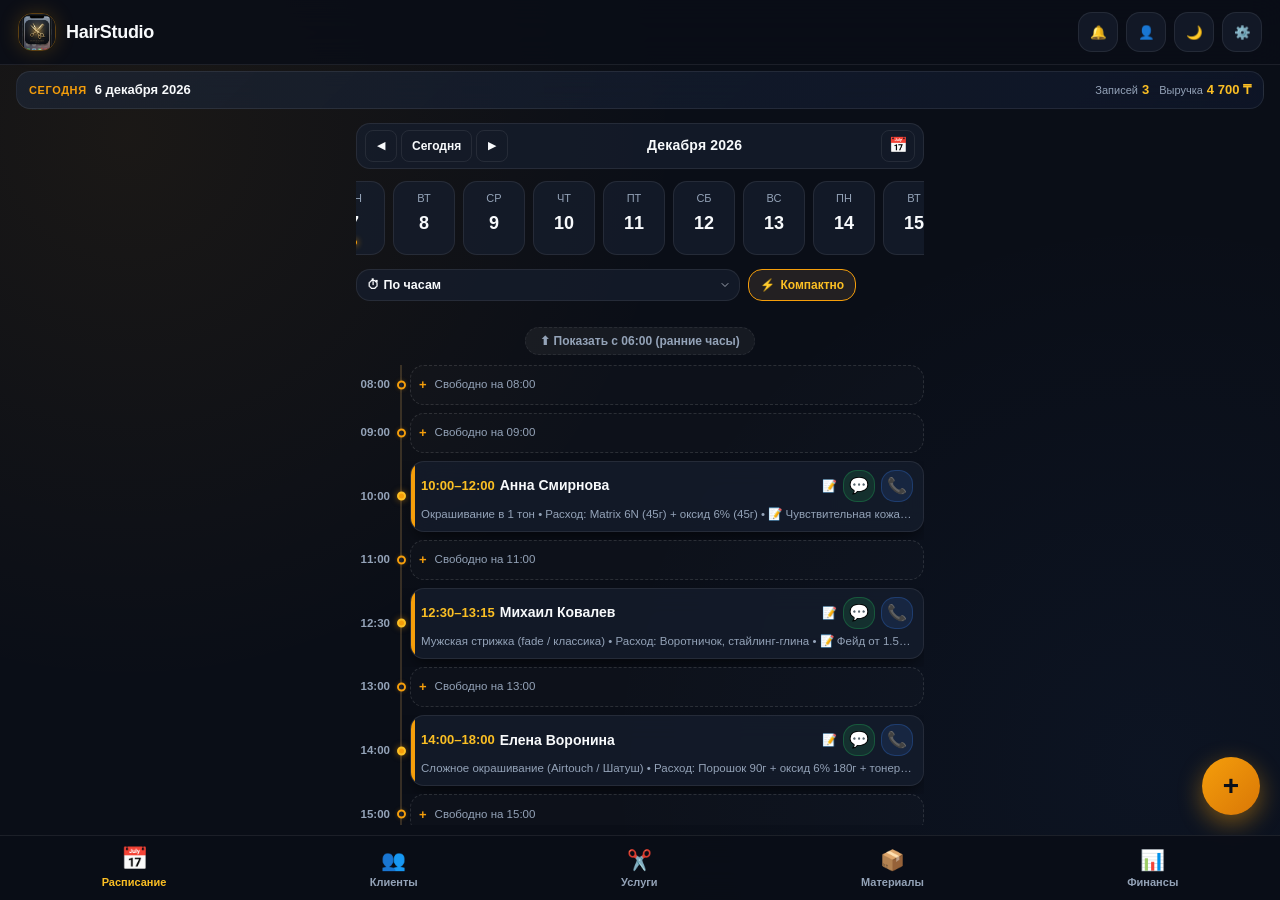
==== index.html @ a46ab863 "fix: resolve nested modalAuth bug preventing settings from opening in demo mode" ====
<!DOCTYPE html>
<html lang="ru">
<head>
  <meta charset="UTF-8">
  <meta name="viewport" content="width=device-width, initial-scale=1.0, viewport-fit=cover">
  <title>HairStudio — Запись клиентов и Учет</title>
  <meta name="description" content="Мобильное PWA-приложение для мастеров-парикмахеров: запись клиентов, прайс-лист, учёт материалов и расчёт чистой прибыли">
  <meta http-equiv="Content-Security-Policy" content="default-src 'self'; script-src 'self' 'unsafe-inline'; style-src 'self' 'unsafe-inline' https://fonts.googleapis.com; font-src https://fonts.gstatic.com; img-src 'self' data:; connect-src 'self' https://*.supabase.co wss://*.supabase.co;">

  <!-- PWA & Mobile Web App Meta Tags -->
  <link rel="manifest" href="manifest.json">
  <meta name="theme-color" content="#0a0e17">
  <meta name="apple-mobile-web-app-capable" content="yes">
  <meta name="apple-mobile-web-app-status-bar-style" content="black-translucent">
  <meta name="apple-mobile-web-app-title" content="HairStudio">
  <link rel="apple-touch-icon" href="icons/icon-192.png">

  <!-- Google Fonts: Outfit -->
  <link rel="preconnect" href="https://fonts.googleapis.com">
  <link rel="preconnect" href="https://fonts.gstatic.com" crossorigin>
  <link href="https://fonts.googleapis.com/css2?family=Outfit:wght@400;500;600;700;800&display=swap" rel="stylesheet">

  <!-- Stylesheet -->
  <link rel="stylesheet" href="css/style.css?v=39">

  <!-- Immediate Modal Controller (Guarantees instant modal response on phones before heavy JS loads) -->
  <script>
    window.openModal = function(id) {
      var m = document.getElementById(id);
      if (m) {
        document.querySelectorAll('.modal-backdrop.active').forEach(function(el) {
          if (el.id !== id) {
            el.classList.remove('active');
            el.style.display = '';
            el.style.opacity = '';
          }
        });
        m.style.display = 'flex';
        m.style.opacity = '1';
        m.style.pointerEvents = 'auto';
        m.classList.add('active');
        var s = m.querySelector('.modal-sheet');
        if (s) {
          s.style.transform = 'translateY(0)';
          s.style.transition = '';
        }
        if (id === 'modalSettings') {
          if (typeof loadOnlineBookingSettings === 'function') try { loadOnlineBookingSettings(); } catch(e){}
          if (typeof updateAutoBackupUI === 'function') try { updateAutoBackupUI(); } catch(e){}
        }
      }
    };
    window.closeModal = function(id) {
      var m = document.getElementById(id);
      if (m) {
        m.classList.remove('active');
        m.style.display = '';
        m.style.opacity = '';
        m.style.pointerEvents = '';
        var s = m.querySelector('.modal-sheet');
        if (s) {
          s.style.transform = '';
          s.style.transition = '';
        }
      }
    };
  </script>
</head>
<body>

  <!-- Toast Notification Container -->
  <div id="toastContainer" class="toast-container"></div>

  <!-- App Header -->
  <header class="app-header">
    <div class="brand-wrapper">
      <div class="brand-icon-wrapper">
        <img src="icons/icon-512.jpg" alt="HairStudio Logo">
      </div>
      <div>
        <div class="brand-title">
          <span id="headerStudioName">HairStudio</span>
        </div>
      </div>
    </div>
    <div class="header-actions">
      <button id="btnOnlineBookings" class="btn-icon header-booking-btn" title="Входящие онлайн-заявки" aria-label="Онлайн-заявки" style="position: relative;" onclick="window.openModal('modalBookings')">
        🔔
        <span id="bookingBadge" class="booking-badge" style="display: none;">0</span>
      </button>
      <button id="btnAuthProfile" class="btn-icon" title="Аккаунт мастера" aria-label="Профиль" onclick="window.openModal('modalAuth')">👤</button>
      <button id="btnThemeToggle" class="btn-icon" title="Переключить тему (светлая/тёмная)" aria-label="Тема">🌙</button>
      <button id="btnSettings" class="btn-icon" title="Настройки и бэкап" aria-label="Настройки" onclick="window.openModal('modalSettings')">
        ⚙️
      </button>
    </div>
  </header>

  <!-- Quick Daily Banner -->
  <div class="daily-banner">
    <div class="banner-left">
      <div class="banner-title">СЕГОДНЯ</div>
      <div id="bannerTodayDate" class="banner-date">...</div>
    </div>
    <div class="banner-stats">
      <div class="banner-stat-item">
        <div class="banner-stat-label">Записей</div>
        <div id="bannerTodayCount" class="banner-stat-value">0</div>
      </div>
      <div class="banner-stat-item">
        <div class="banner-stat-label">Выручка</div>
        <div id="bannerTodayRevenue" class="banner-stat-value">0 ₸</div>
      </div>
    </div>
  </div>

  <!-- Main Scrollable Content Area -->
  <main class="main-content">

    <!-- TAB 1: SCHEDULE (КАЛЕНДАРЬ) -->
    <section id="tab-schedule" class="tab-screen active">
      <!-- Date Navigation & Calendar Picker Header -->
      <div class="date-nav-bar">
        <div class="date-nav-left">
          <button type="button" id="btnDatePrevWeek" class="btn-date-nav" title="Предыдущая неделя">◀</button>
          <button type="button" id="btnDateToday" class="btn-date-today" title="Перейти к сегодняшнему дню">Сегодня</button>
          <button type="button" id="btnDateNextWeek" class="btn-date-nav" title="Следующая неделя">▶</button>
        </div>
        <div class="date-nav-center">
          <span id="currentMonthYearLabel" class="month-year-label">--</span>
        </div>
        <div class="date-nav-right">
          <label class="btn-calendar-picker" title="Выбрать любую дату в календаре (прошлый месяц, год...)">
            <span class="calendar-icon">📅</span>
            <input type="date" id="scheduleDateInput" class="visually-hidden-date-input" aria-label="Выбрать конкретную дату">
          </label>
        </div>
      </div>

      <!-- Date Strip -->
      <div id="dateStrip" class="date-strip-container">
        <!-- Generated dynamically via JS -->
      </div>

      <!-- Schedule Header Controls (Mobile Dropdowns & Density Switcher) -->
      <div class="schedule-toolbar">
        <div class="toolbar-item filter-item" style="display: none;">
          <select id="appointmentStatusFilter" class="schedule-dropdown" aria-label="Фильтр по статусу">
            <option value="all">🔍 Все статусы</option>
            <option value="scheduled">🟡 Запланировано</option>
            <option value="completed">🟢 Выполнено</option>
            <option value="cancelled">🔴 Отменено</option>
          </select>
        </div>
        <div class="toolbar-item view-item">
          <select id="scheduleViewSelect" class="schedule-dropdown" aria-label="Режим отображения">
            <option value="timeline" selected>⏱ По часам</option>
            <option value="list">📋 Списком</option>
          </select>
        </div>
        <button type="button" id="btnDensityToggle" class="btn-density-toggle is-compact" title="Переключить вид: Компактный / Подробный" aria-label="Переключить плотность записей">
          <span id="densityToggleIcon">⚡</span>
          <span id="densityToggleText">Компактно</span>
        </button>
      </div>

      <!-- Quick Actions Legend (Подсказка по кнопкам карточки) -->
      <div class="actions-legend">

        <div class="legend-item" title="Написать клиенту в WhatsApp">
          <span class="legend-icon whatsapp">💬</span>
          <span>WhatsApp</span>
        </div>
        <div class="legend-item" title="Позвонить клиенту">
          <span class="legend-icon call">📞</span>
          <span>Звонок</span>
        </div>

        <div class="legend-item" title="Редактировать запись">
          <span class="legend-icon edit">✏️</span>
          <span>Изменить</span>
        </div>
      </div>

      <!-- Appointments List -->
      <div id="appointmentsList" class="appointments-list">
        <!-- Rendered via JS -->
      </div>
    </section>

    <!-- TAB 2: CLIENTS (КЛИЕНТЫ) -->
    <section id="tab-clients" class="tab-screen">
      <div class="form-group" style="margin-bottom: 12px;">
        <input type="text" id="clientSearchInput" class="form-input" placeholder="🔍 Поиск по имени или телефону...">
      </div>
      <div id="clientsList" class="data-list">
        <!-- Rendered via JS -->
      </div>
    </section>

    <!-- TAB 3: SERVICES (УСЛУГИ И ПРАЙС) -->
    <section id="tab-services" class="tab-screen">
      <div class="chips-filter" id="serviceCategoryFilter">
        <button class="chip-btn active" data-category="all">Все</button>
        <button class="chip-btn" data-category="Стрижки">Стрижки</button>
        <button class="chip-btn" data-category="Окрашивание">Окрашивание</button>
        <button class="chip-btn" data-category="Уход">Уход</button>
        <button class="chip-btn" data-category="Укладка">Укладка</button>
        <button class="chip-btn" data-category="Другое">Другое</button>
      </div>
      <div id="servicesList" class="data-list">
        <!-- Rendered via JS -->
      </div>
    </section>

    <!-- TAB 4: EXPENSES & MATERIALS (РАСХОДНИКИ И ЗАКУПКИ) -->
    <section id="tab-expenses" class="tab-screen">
      <div class="stat-card" style="margin-bottom: 12px; background: linear-gradient(135deg, rgba(244, 63, 94, 0.12) 0%, rgba(17, 24, 39, 0.8) 100%); border-color: rgba(244, 63, 94, 0.3);">
        <div class="stat-card-title">Расходы на материалы за месяц</div>
        <div id="expensesMonthTotal" class="stat-card-value expense">0 ₸</div>
        <div class="stat-card-sub">Краска, оксиды, расходники и аренда</div>
      </div>

      <div class="chips-filter" id="expenseCategoryFilter">
        <button class="chip-btn active" data-category="all">Все</button>
        <button class="chip-btn" data-category="Красители">Красители</button>
        <button class="chip-btn" data-category="Расходники">Расходники</button>
        <button class="chip-btn" data-category="Уход/Косметика">Уход/Косметика</button>
        <button class="chip-btn" data-category="Аренда/Оборудование">Аренда</button>
      </div>
      <div id="expensesList" class="data-list">
        <!-- Rendered via JS -->
      </div>
    </section>

    <!-- TAB 5: FINANCE & ANALYTICS (ФИНАНСЫ И ЧИСТАЯ ПРИБЫЛЬ) -->
    <section id="tab-finance" class="tab-screen">
      <div class="period-selector" id="financePeriodSelector">
        <button class="period-btn" data-period="today">Сегодня</button>
        <button class="period-btn" data-period="week">Неделя</button>
        <button class="period-btn active" data-period="month">Этот месяц</button>
        <button class="period-btn" data-period="prev_month">Прошлый месяц</button>
        <button class="period-btn" data-period="all">Всё время</button>
      </div>

      <div class="stats-grid">
        <!-- Net Profit Card -->
        <div class="stat-card full-width">
          <div class="stat-card-title">💎 ЧИСТАЯ ПРИБЫЛЬ (Выручка - Расходы)</div>
          <div id="statNetProfit" class="stat-card-value profit">0 ₸</div>
          <div class="stat-card-sub" id="statNetProfitSub">Ваш реальный чистый доход за выбранный период</div>
        </div>

        <!-- Revenue Card -->
        <div class="stat-card">
          <div class="stat-card-title">📈 Выручка (Услуги)</div>
          <div id="statTotalRevenue" class="stat-card-value">0 ₸</div>
          <div class="stat-card-sub" id="statAppointmentsCount">0 записей</div>
        </div>

        <!-- Expenses Card -->
        <div class="stat-card">
          <div class="stat-card-title">📉 Закупки и расходы</div>
          <div id="statTotalExpenses" class="stat-card-value expense">0 ₸</div>
          <div class="stat-card-sub" id="statExpensesCount">0 закупок</div>
        </div>

        <!-- Average Check -->
        <div class="stat-card">
          <div class="stat-card-title">🏷️ Средний чек</div>
          <div id="statAvgCheck" class="stat-card-value">0 ₸</div>
          <div class="stat-card-sub">На одного клиента</div>
        </div>

        <!-- Efficiency -->
        <div class="stat-card">
          <div class="stat-card-title">📊 Рентабельность</div>
          <div id="statMargin" class="stat-card-value">0%</div>
          <div class="stat-card-sub">Доля чистой прибыли</div>
        </div>
      </div>

      <!-- Top Services Breakdown -->
      <div class="stat-card" style="margin-top: 12px;">
        <div class="stat-card-title">🔥 ТОП ПОПУЛЯРНЫХ УСЛУГ</div>
        <div id="topServicesContainer" style="display: flex; flex-direction: column; gap: 10px; margin-top: 8px;">
          <!-- Rendered via JS -->
        </div>
      </div>
    </section>

  </main>

  <!-- Floating Action Button (FAB) -->
  <button id="btnFab" class="fab-button" aria-label="Добавить">
    +
  </button>

  <!-- Bottom Navigation Bar -->
  <nav class="bottom-nav">
    <button class="nav-item active" data-tab="schedule">
      <span class="nav-icon">📅</span>
      <span>Расписание</span>
    </button>
    <button class="nav-item" data-tab="clients">
      <span class="nav-icon">👥</span>
      <span>Клиенты</span>
    </button>
    <button class="nav-item" data-tab="services">
      <span class="nav-icon">✂️</span>
      <span>Услуги</span>
    </button>
    <button class="nav-item" data-tab="expenses">
      <span class="nav-icon">📦</span>
      <span>Материалы</span>
    </button>
    <button class="nav-item" data-tab="finance">
      <span class="nav-icon">📊</span>
      <span>Финансы</span>
    </button>
  </nav>

  <!-- ================= MODALS ================= -->

  <!-- Modal 1: Appointment Form (Запись клиента) -->
  <div id="modalAppointment" class="modal-backdrop">
    <div class="modal-sheet">
      <div class="modal-handle"></div>
      <div class="modal-header">
        <h3 id="modalAppointmentTitle" class="modal-title">Новая запись</h3>
        <button class="modal-close" data-close="modalAppointment">✕</button>
      </div>
      <form id="formAppointment" class="modal-body">
        <input type="hidden" id="appId">

        <div class="form-group">
          <label class="form-label">Клиент *</label>
          <div class="client-mode-toggle" id="clientModeToggle">
            <button type="button" class="chip-btn active" id="btnClientModeExisting">
              👤 Постоянный клиент (<span id="existingClientsCount">0</span>)
            </button>
            <button type="button" class="chip-btn" id="btnClientModeNew">
              ➕ Новый клиент
            </button>
          </div>

          <!-- Выбор постоянного клиента из базы -->
          <div id="existingClientBlock">
            <select id="appExistingClientSelect" class="form-select">
              <option value="">-- Выберите клиента из базы --</option>
            </select>
            <div id="selectedClientCard" class="client-card-preview" style="display: none;">
              <div style="display: flex; justify-content: space-between; align-items: center;">
                <span id="selectedClientName" style="font-weight: 600; color: var(--text-main);"></span>
                <span id="selectedClientPhone" style="color: var(--accent-gold-light); font-size: 13px;"></span>
              </div>
              <div id="selectedClientFormulaPrompt" class="client-formula-box" style="display: none;">
                <div style="color: var(--accent-gold-light); font-weight: 600; font-size: 11px;">💡 Формула / Заметки клиента:</div>
                <div id="selectedClientFormulaText" style="color: var(--text-muted); margin-top: 2px; font-size: 12px;"></div>
                <button type="button" id="btnCopyClientFormula" style="margin-top: 6px; background: none; border: none; color: var(--accent-gold); font-size: 11px; font-weight: 600; cursor: pointer; padding: 0; text-decoration: underline;">
                  📋 Вставить формулу в заметку записи
                </button>
              </div>
            </div>
          </div>

          <!-- Поля для нового клиента -->
          <div id="newClientBlock" style="display: none;">
            <div style="margin-bottom: 8px;">
              <input type="text" id="appClientName" class="form-input" placeholder="Имя клиента *" autocomplete="off">
            </div>
            <div style="display: flex; gap: 8px; align-items: center; width: 100%; max-width: 100%; box-sizing: border-box;">
              <input type="tel" id="appClientPhone" class="form-input" placeholder="Номер телефона (+7 ...)" style="flex: 1 1 0; min-width: 0;">
              <button type="button" id="btnPastePhone" class="btn-secondary" style="padding: 10px 12px; font-size: 12px; white-space: nowrap; flex-shrink: 0;" title="Вставить скопированный номер из буфера">
                📋 Вставить
              </button>
            </div>
          </div>

          <!-- Канал связи / Как обратился клиент -->
          <div class="form-group" style="margin-top: 12px;">
            <label class="form-label">Как обратился клиент *</label>
            <div class="channel-toggle" id="channelToggle" style="display: flex; gap: 8px;">
              <button type="button" class="chip-btn active" id="btnChannelPhone" data-channel="phone" style="flex: 1; text-align: center;">
                📞 Телефонный звонок
              </button>
              <button type="button" class="chip-btn" id="btnChannelWhatsapp" data-channel="whatsapp" style="flex: 1; text-align: center;">
                💬 WhatsApp
              </button>
            </div>
            <input type="hidden" id="appChannel" value="phone">
          </div>
        </div>

        <div class="form-group">
          <label class="form-label">Дата записи *</label>
          <input type="date" id="appDate" class="form-input" required>
        </div>

        <div class="form-row time-row">
          <div class="form-group">
            <label class="form-label">Время начала *</label>
            <input type="time" id="appStartTime" class="form-input" value="10:00" required>
          </div>
          <div class="form-group">
            <label class="form-label">Время окончания</label>
            <input type="time" id="appEndTime" class="form-input" value="11:00">
          </div>
        </div>

        <!-- Services Dropdown & Selected Chips -->
        <div class="form-group">
          <label class="form-label">Услуги * (можно выбрать несколько)</label>
          <select id="appAddServiceSelect" class="form-select">
            <option value="">➕ Выберите услугу для добавления...</option>
          </select>
          <div id="appSelectedServicesContainer" class="selected-services-box" style="margin-top: 8px;">
            <!-- Rendered via JS: selected service chips -->
          </div>
        </div>

        <div class="form-group">
          <label class="form-label">Итоговая цена (₸) *</label>
          <input type="number" id="appTotalPrice" class="form-input" min="0" step="50" placeholder="0 ₸" required>
        </div>

        <div class="form-group">
          <label class="form-label">Израсходованные материалы (краска, оксид и др.)</label>
          <input type="text" id="appMaterialsUsed" class="form-input" placeholder="Например: Matrix 6N (40г) + оксид 6% (40г)">
        </div>

        <div class="form-group">
          <label class="form-label">Формула окрашивания / Заметки мастера</label>
          <textarea id="appNotes" class="form-textarea" placeholder="Особенности волос, прошлая формула, пожелания..."></textarea>
        </div>

        <div class="form-group">
          <label class="form-label">Статус записи</label>
          <select id="appStatus" class="form-select">
            <option value="scheduled">🟡 Запланировано</option>
            <option value="completed">🟢 Выполнено и оплачено</option>
            <option value="cancelled">🔴 Отменено / Неявка</option>
          </select>
        </div>

        <div class="modal-footer" style="padding: 10px 0 0;">
          <button type="button" id="btnDeleteAppointment" class="btn-danger" style="display: none;">Удалить</button>
          <button type="submit" class="btn-primary">Сохранить запись</button>
        </div>
      </form>
    </div>
  </div>

  <!-- Modal 2: Service Form (Услуга) -->
  <div id="modalService" class="modal-backdrop">
    <div class="modal-sheet">
      <div class="modal-handle"></div>
      <div class="modal-header">
        <h3 id="modalServiceTitle" class="modal-title">Новая услуга</h3>
        <button class="modal-close" data-close="modalService">✕</button>
      </div>
      <form id="formService" class="modal-body">
        <input type="hidden" id="serviceId">

        <div class="form-group">
          <label class="form-label">Название услуги *</label>
          <input type="text" id="serviceName" class="form-input" placeholder="Например: Стрижка женская" required>
        </div>

        <div class="form-group">
          <label class="form-label">Категория *</label>
          <select id="serviceCategory" class="form-select" required>
            <option value="Стрижки">Стрижки</option>
            <option value="Окрашивание">Окрашивание</option>
            <option value="Уход">Уход и лечение</option>
            <option value="Укладка">Укладка</option>
            <option value="Другое">Другое</option>
          </select>
        </div>

        <div class="form-row">
          <div class="form-group">
            <label class="form-label">Цена (₸) *</label>
            <input type="number" id="servicePrice" class="form-input" min="0" step="50" placeholder="1500" required>
          </div>
          <div class="form-group">
            <label class="form-label">Длительность (мин) *</label>
            <input type="number" id="serviceDuration" class="form-input" min="5" step="5" value="60" required>
          </div>
        </div>

        <div class="modal-footer" style="padding: 10px 0 0;">
          <button type="button" id="btnDeleteService" class="btn-danger" style="display: none;">Удалить</button>
          <button type="submit" class="btn-primary">Сохранить услугу</button>
        </div>
      </form>
    </div>
  </div>

  <!-- Modal 3: Expense / Material Form (Расход) -->
  <div id="modalExpense" class="modal-backdrop">
    <div class="modal-sheet">
      <div class="modal-handle"></div>
      <div class="modal-header">
        <h3 id="modalExpenseTitle" class="modal-title">Новая закупка материалов</h3>
        <button class="modal-close" data-close="modalExpense">✕</button>
      </div>
      <form id="formExpense" class="modal-body">
        <input type="hidden" id="expenseId">

        <div class="form-group">
          <label class="form-label">Что куплено *</label>
          <input type="text" id="expenseTitle" class="form-input" placeholder="Например: Краска Matrix 10 шт, фольга, перчатки" required>
        </div>

        <div class="form-group">
          <label class="form-label">Категория *</label>
          <select id="expenseCategory" class="form-select" required>
            <option value="Красители">Красители и оксиданты</option>
            <option value="Расходники">Расходники (перчатки, фольга, воротнички)</option>
            <option value="Уход/Косметика">Шампуни, маски, стайлинг</option>
            <option value="Аренда/Оборудование">Аренда кресла / инструменты</option>
            <option value="Прочее">Прочее</option>
          </select>
        </div>

        <div class="form-row">
          <div class="form-group">
            <label class="form-label">Сумма (₸) *</label>
            <input type="number" id="expenseAmount" class="form-input" min="0" step="10" placeholder="2500" required>
          </div>
          <div class="form-group">
            <label class="form-label">Количество / Объем</label>
            <input type="text" id="expenseQuantity" class="form-input" placeholder="5 шт / 1000 мл">
          </div>
        </div>

        <div class="form-group">
          <label class="form-label">Дата закупки *</label>
          <input type="date" id="expenseDate" class="form-input" required>
        </div>

        <div class="form-group">
          <label class="form-label">Заметка к покупке</label>
          <input type="text" id="expenseNotes" class="form-input" placeholder="Номера тонов, магазин, артикул...">
        </div>

        <div class="modal-footer" style="padding: 10px 0 0;">
          <button type="button" id="btnDeleteExpense" class="btn-danger" style="display: none;">Удалить</button>
          <button type="submit" class="btn-primary">Сохранить закупку</button>
        </div>
      </form>
    </div>
  </div>

  <!-- Modal 4: Client Details Modal (Карточка клиента) -->
  <div id="modalClientDetails" class="modal-backdrop">
    <div class="modal-sheet">
      <div class="modal-handle"></div>
      <div class="modal-header">
        <h3 id="clientDetailsName" class="modal-title">Карточка клиента</h3>
        <button class="modal-close" data-close="modalClientDetails">✕</button>
      </div>
      <div class="modal-body">
        <div style="display: flex; justify-content: space-between; align-items: center; background: var(--bg-input); padding: 12px; border-radius: var(--radius-md);">
          <div>
            <div id="clientDetailsPhone" style="font-size: 15px; font-weight: 600; color: var(--text-main);">+7 ...</div>
            <div id="clientDetailsVisitsCount" style="font-size: 12px; color: var(--text-muted); margin-top: 2px;">0 визитов</div>
          </div>
          <div class="quick-actions" id="clientDetailsActions">
            <!-- Call / Whatsapp buttons -->
          </div>
        </div>

        <div class="form-group">
          <label class="form-label">Формулы окрашивания и заметки по клиенту</label>
          <textarea id="clientDetailsNotes" class="form-textarea" placeholder="Заметки о клиенте, аллергии, формулы краски..."></textarea>
          <button id="btnSaveClientNotes" class="btn-secondary" style="margin-top: 6px;">Сохранить формулу</button>
          <button type="button" id="btnBookThisClient" class="btn-primary" style="margin-top: 10px; width: 100%;">📅 Создать запись для этого клиента</button>
          <button type="button" id="btnDeleteClient" class="btn-danger" style="margin-top: 8px; width: 100%; font-size: 12px;">🗑️ Удалить клиента из базы</button>
        </div>

        <div class="form-group">
          <label class="form-label">История визитов клиента</label>
          <div id="clientVisitHistory" style="display: flex; flex-direction: column; gap: 8px;">
            <!-- Rendered via JS -->
          </div>
        </div>
      </div>
    </div>
  </div>

  <!-- Modal 5: Master Authentication (Вход и регистрация мастера) -->
  <div id="modalAuth" class="modal-backdrop">
    <div class="modal-sheet">
      <div class="modal-handle"></div>
      <div class="modal-header">
        <h3 class="modal-title" id="authModalTitle">👤 Кабинет мастера</h3>
        <button class="modal-close" data-close="modalAuth">✕</button>
      </div>
      <div class="modal-body">
        <!-- Logged-in Master Profile View -->
        <div id="authProfileCard" style="display: none; flex-direction: column; gap: 14px;">
          <div style="background: var(--bg-card); border: 1px solid var(--border-accent); border-radius: var(--radius-md); padding: 14px;">
            <div style="display: flex; align-items: center; gap: 12px; margin-bottom: 12px;">
              <div style="width: 44px; height: 44px; border-radius: 50%; background: var(--accent-gold); color: #000; font-size: 20px; font-weight: 700; display: flex; align-items: center; justify-content: center;" id="authProfileAvatar">
                ✂️
              </div>
              <div style="flex: 1; overflow: hidden;">
                <div id="authProfileName" style="font-weight: 700; font-size: 16px; color: var(--text-main);">Мастер</div>
                <div id="authProfileSalon" style="font-size: 13px; color: var(--accent-gold-light);">HairStudio</div>
                <div id="authProfileEmail" style="font-size: 11px; color: var(--text-muted); word-break: break-all;">master@example.com</div>
              </div>
            </div>
            <div style="border-top: 1px solid var(--border-color); padding-top: 10px; margin-top: 8px;">
              <div style="font-size: 11px; color: var(--text-muted); margin-bottom: 4px;">Ваша персональная ссылка для записи:</div>
              <div id="authProfileBookingLink" style="font-size: 12px; font-weight: 600; color: var(--text-main); background: var(--bg-input); padding: 8px 10px; border-radius: var(--radius-sm); border: 1px solid var(--border-color); word-break: break-all; margin-bottom: 8px;">
                ...
              </div>
              <div style="display: flex; gap: 8px;">
                <button type="button" id="btnAuthCopyBookingLink" class="btn-secondary" style="flex: 1; padding: 8px; font-size: 12px;">📋 Скопировать</button>
                <button type="button" id="btnAuthOpenBookingLink" class="btn-secondary" style="flex: 1; padding: 8px; font-size: 12px;">🌐 Открыть</button>
              </div>
            </div>

            <!-- Subscription Status Block -->
            <div style="border-top: 1px solid var(--border-color); padding-top: 10px; margin-top: 10px;">
              <div style="display: flex; justify-content: space-between; align-items: center; margin-bottom: 8px;">
                <span style="font-size: 12px; color: var(--text-muted);">Тариф и подписка:</span>
                <span id="authProfileSubscriptionBadge" style="font-size: 11px; font-weight: 700; padding: 3px 8px; border-radius: 12px; background: rgba(245, 158, 11, 0.15); color: #f59e0b; border: 1px solid rgba(245, 158, 11, 0.3);">
                  🟡 Пробный период
                </span>
              </div>
              <button type="button" id="btnOpenSubscriptionModal" class="btn-secondary" style="width: 100%; padding: 8px; font-size: 13px; color: var(--accent-gold-light); border-color: rgba(212, 175, 55, 0.4); font-weight: 600;">
                ⭐ Продлить подписку / Тарифы
              </button>
            </div>

            <!-- Settings & Backup shortcut -->
            <div style="border-top: 1px solid var(--border-color); padding-top: 10px; margin-top: 10px;">
              <button type="button" id="btnOpenSettingsFromProfile" class="btn-secondary" style="width: 100%; padding: 8px; font-size: 13px; display: flex; align-items: center; justify-content: center; gap: 6px;" onclick="openModal('modalSettings');">
                ⚙️ Настройки и резервные копии
              </button>
            </div>

            <!-- Super-Admin link button (visible only if is_admin) -->
            <div id="authProfileAdminSection" style="display: none; border-top: 1px solid var(--border-color); padding-top: 10px; margin-top: 10px;">
              <a href="admin.html" class="btn-primary" style="width: 100%; display: flex; align-items: center; justify-content: center; gap: 6px; padding: 9px; font-size: 13px; text-decoration: none;">
                👑 Панель супер-администратора →
              </a>
            </div>
          </div>
          <button type="button" id="btnAuthLogout" class="btn-danger" style="width: 100%; padding: 10px;">
            🚪 Выйти из аккаунта
          </button>
        </div>

        <!-- Unauthenticated View (Login / Register) -->
        <div id="authUnauthenticatedBox">
          <!-- Auth Tabs Toggle -->
          <div class="client-mode-toggle" id="authModeToggle" style="margin-bottom: 16px;">
            <button type="button" class="chip-btn active" id="btnAuthTabLogin">
              🔑 Войти
            </button>
            <button type="button" class="chip-btn" id="btnAuthTabRegister">
              ✨ Регистрация мастера
            </button>
          </div>

          <!-- Form 1: Login -->
          <form id="formAuthLogin" style="display: flex; flex-direction: column; gap: 12px;">
            <div class="form-group">
              <label class="form-label" for="loginEmail">Email мастера *</label>
              <input type="email" id="loginEmail" class="form-input" placeholder="master@example.com" required autocomplete="email">
            </div>
            <div class="form-group">
              <label class="form-label" for="loginPassword">Пароль *</label>
              <input type="password" id="loginPassword" class="form-input" placeholder="••••••••" required autocomplete="current-password">
            </div>
            <button type="submit" id="btnSubmitLogin" class="btn-primary" style="margin-top: 6px;">
              Войти в аккаунт
            </button>
          </form>

          <!-- Form 2: Register -->
          <form id="formAuthRegister" style="display: none; flex-direction: column; gap: 12px;">
            <div class="form-group">
              <label class="form-label" for="regName">Имя мастера *</label>
              <input type="text" id="regName" class="form-input" placeholder="Например: Руслан" required>
            </div>
            <div class="form-group">
              <label class="form-label" for="regSalonName">Название салона / студии</label>
              <input type="text" id="regSalonName" class="form-input" placeholder="HairStudio" value="HairStudio">
            </div>
            <div class="form-group">
              <label class="form-label" for="regPhone">Телефон WhatsApp *</label>
              <input type="tel" id="regPhone" class="form-input" placeholder="+7 (701) 000-00-00" required>
            </div>
            <div class="form-group">
              <label class="form-label" for="regCity">Город и адрес</label>
              <input type="text" id="regCity" class="form-input" placeholder="Алматы, пр. Абая 150">
            </div>
            <div class="form-group">
              <label class="form-label" for="regSlug">Адрес вашей ссылки онлайн-записи *</label>
              <div style="display: flex; align-items: center; gap: 6px;">
                <span style="font-size: 12px; color: var(--text-muted);">/book.html?m=</span>
                <input type="text" id="regSlug" class="form-input" placeholder="ruslan" required style="flex: 1;" pattern="[a-zA-Z0-9_-]+">
              </div>
              <span style="font-size: 11px; color: var(--text-subtle);">Только латинские буквы и цифры (например: saule, barber_kz)</span>
            </div>
            <div class="form-group">
              <label class="form-label" for="regEmail">Email мастера *</label>
              <input type="email" id="regEmail" class="form-input" placeholder="master@example.com" required autocomplete="email">
            </div>
            <div class="form-group">
              <label class="form-label" for="regPassword">Пароль (минимум 6 символов) *</label>
              <input type="password" id="regPassword" class="form-input" placeholder="••••••••" required minlength="6" autocomplete="new-password">
            </div>
            <button type="submit" id="btnSubmitRegister" class="btn-primary" style="margin-top: 6px;">
              Зарегистрироваться и создать кабинет
            </button>
          </form>

          <div style="text-align: center; margin-top: 14px; border-top: 1px solid var(--border-color); padding-top: 12px;">
            <button type="button" id="btnContinueAsGuest" style="background: none; border: none; color: var(--text-muted); font-size: 12px; cursor: pointer; text-decoration: underline;">
              Продолжить в Демо-режиме (без входа)
            </button>
          </div>
        </div>
      </div>
    </div>
  </div>

  <!-- Modal: Subscription & Plans (Тарифы и продление) -->
  <div id="modalSubscription" class="modal-backdrop">
    <div class="modal-sheet">
      <div class="modal-handle"></div>
      <div class="modal-header">
        <h3 class="modal-title">⭐ Подписка HairStudio</h3>
        <button class="modal-close" data-close="modalSubscription">✕</button>
      </div>
      <div class="modal-body">
        <div style="background: rgba(212, 175, 55, 0.08); border: 1px solid rgba(212, 175, 55, 0.25); border-radius: var(--radius-md); padding: 12px; margin-bottom: 16px;">
          <div style="font-size: 11px; color: var(--text-muted); text-transform: uppercase; font-weight: 600; letter-spacing: 0.5px;">Текущий статус:</div>
          <div id="subModalCurrentStatusText" style="font-size: 15px; font-weight: 700; color: #fff; margin-top: 2px;">
            🟡 Пробный период (активен)
          </div>
          <div id="subModalExpiresAtText" style="font-size: 12px; color: var(--accent-gold-light); margin-top: 2px;">
            Действует до: ...
          </div>
        </div>

        <div style="font-size: 14px; font-weight: 700; color: #fff; margin-bottom: 10px;">Выберите тариф продления:</div>
        <div style="display: flex; flex-direction: column; gap: 8px; margin-bottom: 18px;">
          
          <label style="display: flex; align-items: center; justify-content: space-between; background: var(--bg-card); border: 1px solid var(--border-color); padding: 12px 14px; border-radius: var(--radius-md); cursor: pointer;" class="plan-option-card">
            <div style="display: flex; align-items: center; gap: 10px;">
              <input type="radio" name="subPlanOption" value="1" checked style="accent-color: var(--accent-gold);">
              <div>
                <div style="font-weight: 700; font-size: 14px; color: #fff;">1 месяц</div>
                <div style="font-size: 11px; color: var(--text-muted);">Базовый тариф</div>
              </div>
            </div>
            <div style="font-weight: 700; font-size: 15px; color: var(--accent-gold);">2 990 ₸</div>
          </label>

          <label style="display: flex; align-items: center; justify-content: space-between; background: var(--bg-card); border: 1px solid rgba(212, 175, 55, 0.3); padding: 12px 14px; border-radius: var(--radius-md); cursor: pointer; position: relative;" class="plan-option-card">
            <span style="position: absolute; top: -8px; right: 12px; background: var(--accent-gold); color: #000; font-size: 10px; font-weight: 800; padding: 1px 6px; border-radius: 6px;">ХИТ ПРОДАЖ</span>
            <div style="display: flex; align-items: center; gap: 10px;">
              <input type="radio" name="subPlanOption" value="3" style="accent-color: var(--accent-gold);">
              <div>
                <div style="font-weight: 700; font-size: 14px; color: #fff;">3 месяца</div>
                <div style="font-size: 11px; color: var(--text-muted);">Экономия 10%</div>
              </div>
            </div>
            <div style="font-weight: 700; font-size: 15px; color: var(--accent-gold);">7 990 ₸</div>
          </label>

          <label style="display: flex; align-items: center; justify-content: space-between; background: var(--bg-card); border: 1px solid var(--border-color); padding: 12px 14px; border-radius: var(--radius-md); cursor: pointer;" class="plan-option-card">
            <div style="display: flex; align-items: center; gap: 10px;">
              <input type="radio" name="subPlanOption" value="12" style="accent-color: var(--accent-gold);">
              <div>
                <div style="font-weight: 700; font-size: 14px; color: #fff;">12 месяцев (1 год)</div>
                <div style="font-size: 11px; color: var(--text-muted);">Максимальная выгода 30%</div>
              </div>
            </div>
            <div style="font-weight: 700; font-size: 15px; color: var(--accent-gold);">24 900 ₸</div>
          </label>

        </div>

        <div style="background: var(--bg-input); border: 1px solid var(--border-color); border-radius: var(--radius-md); padding: 14px; margin-bottom: 16px;">
          <div style="display: flex; align-items: center; gap: 8px; font-weight: 700; font-size: 13px; color: #fff; margin-bottom: 6px;">
            <span>💳 Оплата переводом Kaspi:</span>
          </div>
          <div style="font-size: 12px; color: var(--text-muted); line-height: 1.5; margin-bottom: 10px;">
            1. Переведите выбранную сумму на номер Kaspi Gold:<br>
            <strong style="color: #fff; font-size: 14px;">+7 (707) 937-26-24</strong> (Рустем А.)
          </div>
          <button type="button" id="btnCopyKaspiNumber" class="btn-secondary" style="width: 100%; padding: 8px; font-size: 12px; margin-bottom: 12px;">
            📋 Скопировать номер Kaspi
          </button>
          <div style="font-size: 12px; color: var(--text-muted); line-height: 1.5;">
            2. Нажмите кнопку ниже и отправьте чек или скриншот в WhatsApp. Администратор активирует подписку в течение 5 минут.
          </div>
        </div>

        <button type="button" id="btnSendReceiptWhatsapp" class="btn-primary" style="width: 100%; padding: 12px; font-size: 14px; display: flex; align-items: center; justify-content: center; gap: 8px;">
          💬 Отправить чек в WhatsApp →
        </button>
      </div>
    </div>
  </div>

  <!-- Modal 6: Online Bookings (Входящие онлайн-заявки) -->
  <div id="modalBookings" class="modal-backdrop">
    <div class="modal-sheet">
      <div class="modal-handle"></div>
      <div class="modal-header">
        <h3 class="modal-title">🔔 Входящие онлайн-заявки</h3>
        <button class="modal-close" data-close="modalBookings">✕</button>
      </div>
      <div class="modal-body">
        <div id="bookingsListSummary" style="font-size: 13px; color: var(--text-muted); margin-bottom: 12px; display: flex; justify-content: space-between; align-items: center;">
          <span>Новые бронирования от клиентов</span>
          <button type="button" id="btnRefreshBookings" class="btn-secondary" style="padding: 6px 12px; font-size: 12px;">🔄 Обновить</button>
        </div>
        <div id="bookingsList" class="bookings-list-container">
          <!-- Rendered via JS -->
        </div>
      </div>
    </div>
  </div>

  <!-- Modal 6: Settings & Backup (Настройки и бэкап) -->
  <div id="modalSettings" class="modal-backdrop">
    <div class="modal-sheet">
      <div class="modal-handle"></div>
      <div class="modal-header">
        <h3 class="modal-title">Настройки и Резервные копии</h3>
        <button class="modal-close" data-close="modalSettings">✕</button>
      </div>
      <div class="modal-body">
        <!-- Account Status Card -->
        <div class="form-group" style="background: var(--bg-input); padding: 12px; border-radius: var(--radius-md); border: 1px solid var(--border-color); margin-bottom: 12px;">
          <div style="display: flex; justify-content: space-between; align-items: center;">
            <div>
              <div style="font-size: 11px; color: var(--text-muted);">Аккаунт мастера:</div>
              <div id="settingsAccountEmail" style="font-weight: 700; color: var(--text-main); font-size: 13px;">Гостевой / Демо-режим</div>
            </div>
            <button type="button" id="btnSettingsAuthAction" class="btn-secondary" style="padding: 6px 12px; font-size: 12px;">Войти</button>
          </div>
        </div>

        <div class="form-group">
          <label class="form-label">Название студии / Имя мастера</label>
          <div style="display: flex; gap: 8px;">
            <input type="text" id="settingStudioName" class="form-input" placeholder="Например: Студия Анны, Barber King..." maxlength="35">
            <button type="button" id="btnSaveStudioName" class="btn-primary" style="white-space: nowrap; width: auto; padding: 0 16px;">Сохранить</button>
          </div>
          <span style="font-size: 11px; color: var(--text-muted); margin-top: 4px; display: block;">Отображается в шапке и названии приложения</span>
        </div>

        <div class="form-group">
          <label class="form-label">Тема оформления</label>
          <div style="display: flex; gap: 10px;">
            <button type="button" id="btnThemeDark" class="theme-choice-btn active" data-theme-val="dark" style="flex: 1; padding: 10px; border-radius: var(--radius-md); border: 1px solid var(--border-color); background: var(--bg-card); color: var(--text-main); font-weight: 600; cursor: pointer; display: flex; align-items: center; justify-content: center; gap: 6px;">
              🌙 Тёмная
            </button>
            <button type="button" id="btnThemeLight" class="theme-choice-btn" data-theme-val="light" style="flex: 1; padding: 10px; border-radius: var(--radius-md); border: 1px solid var(--border-color); background: var(--bg-card); color: var(--text-main); font-weight: 600; cursor: pointer; display: flex; align-items: center; justify-content: center; gap: 6px;">
              ☀️ Светлая
            </button>
          </div>
        </div>

        <div class="form-group">
          <label class="form-label">Рабочие часы (сетка расписания)</label>
          <div style="display: grid; grid-template-columns: 1fr 1fr; gap: 10px;">
            <div>
              <label style="font-size: 11px; color: var(--text-muted); display: block; margin-bottom: 4px;">Начало дня</label>
              <select id="settingWorkStartHour" class="form-select"></select>
            </div>
            <div>
              <label style="font-size: 11px; color: var(--text-muted); display: block; margin-bottom: 4px;">Конец дня</label>
              <select id="settingWorkEndHour" class="form-select"></select>
            </div>
          </div>
          <span style="font-size: 11px; color: var(--text-muted); margin-top: 4px; display: block;">
            Задайте время начала и конца сетки (например, с 06:00). Сетка автоматически расширится, если запись будет раньше или позже.
          </span>
        </div>

        <!-- Онлайн-запись для клиентов -->
        <div class="form-group" style="border-top: 1px solid var(--border-color); padding-top: 14px;">
          <label class="form-label">🌐 Онлайн-запись для клиентов</label>
          <p style="font-size: 12px; color: var(--text-muted); margin-bottom: 8px;">
            Ссылка для шапки Instagram, визиток или WhatsApp. Клиенты смогут бронировать свободные окна.
          </p>

          <div style="background: var(--bg-input); padding: 10px 12px; border-radius: var(--radius-md); border: 1px solid var(--border-color); margin-bottom: 10px;">
            <div style="font-size: 11px; color: var(--text-subtle); margin-bottom: 4px;">Ваша ссылка для клиентов:</div>
            <div id="settingBookingLinkText" style="font-size: 13px; font-weight: 600; color: var(--accent-gold-light); word-break: break-all; margin-bottom: 8px;">--</div>
            <div style="display: flex; gap: 8px;">
              <button type="button" id="btnCopyBookingLink" class="btn-secondary" style="flex: 1; padding: 8px; font-size: 12px;">📋 Скопировать</button>
              <button type="button" id="btnOpenBookingLink" class="btn-secondary" style="flex: 1; padding: 8px; font-size: 12px;">↗ Открыть</button>
            </div>
          </div>

          <div class="form-group" style="margin-bottom: 8px;">
            <label style="font-size: 11px; color: var(--text-muted);">Короткий адрес (Slug мастера):</label>
            <input type="text" id="settingMasterSlug" class="form-input" placeholder="demo" style="font-size: 13px; padding: 8px 10px;">
          </div>

          <div class="form-group" style="margin-bottom: 8px;">
            <label style="font-size: 11px; color: var(--text-muted);">Адрес студии / Город:</label>
            <input type="text" id="settingMasterAddress" class="form-input" placeholder="Алматы, пр. Абая 150" style="font-size: 13px; padding: 8px 10px;">
          </div>

          <div class="form-group" style="margin-bottom: 8px;">
            <label style="font-size: 11px; color: var(--text-muted);">Instagram аккаунт (@ник):</label>
            <input type="text" id="settingMasterInstagram" class="form-input" placeholder="hairstudio_kz" style="font-size: 13px; padding: 8px 10px;">
          </div>

          <button type="button" id="btnSaveOnlineSettings" class="btn-primary" style="width: 100%; margin-top: 8px; padding: 10px; font-size: 13px;">
            💾 Сохранить данные мастера
          </button>
        </div>

        <div style="background: rgba(245, 158, 11, 0.1); border: 1px solid var(--border-accent); border-radius: var(--radius-md); padding: 14px; margin-top: 12px;">
          <h4 style="color: var(--accent-gold-light); font-size: 14px; margin-bottom: 4px;">📲 Установка на iPhone / Android</h4>
          <p style="font-size: 12px; color: var(--text-muted); line-height: 1.5;">
            <strong>На iPhone:</strong> Откройте сайт в Safari, нажмите кнопку «Поделиться» (иконка квадрата со стрелкой) и выберите <strong>«На экран "Домой"»</strong>.<br>
            <strong>На Android:</strong> Откройте в Chrome, нажмите три точки и выберите <strong>«Установить приложение»</strong>.
          </p>
        </div>

        <div class="form-group" style="border-top: 1px solid var(--border-color); padding-top: 14px;">
          <label class="form-label">Автоматическое резервное копирование</label>
          <p style="font-size: 12px; color: var(--text-muted); margin-bottom: 8px;">
            Создает защищенный снимок всех записей, клиентов и расходов прямо на устройстве.
          </p>

          <label class="form-label" style="font-size: 11px; text-transform: uppercase; color: var(--text-subtle); margin-bottom: 4px;">Периодичность (как в WhatsApp):</label>
          <select id="settingAutoBackupInterval" class="form-select" style="margin-bottom: 8px;">
            <option value="daily">Каждый день (Ежедневно)</option>
            <option value="weekly" selected>Раз в неделю (Еженедельно)</option>
            <option value="monthly">Раз в месяц (Ежемесячно)</option>
            <option value="off">Отключено (только вручную)</option>
          </select>

          <!-- Статус последней копии -->
          <div id="autoBackupStatusBox" style="background: var(--bg-input); padding: 10px 12px; border-radius: var(--radius-md); border: 1px solid var(--border-color); font-size: 12px; margin-bottom: 10px;">
            <div style="display: flex; justify-content: space-between; align-items: center;">
              <span style="color: var(--text-muted);">Последняя автокопия:</span>
              <span id="autoBackupDateLabel" style="font-weight: 600; color: var(--text-main);">Не создавалась</span>
            </div>
            <div id="autoBackupMetaLabel" style="font-size: 11px; color: var(--text-muted); margin-top: 2px;"></div>
          </div>

          <div style="display: flex; flex-direction: column; gap: 8px;">
            <div style="display: flex; gap: 8px;">
              <button type="button" id="btnMakeAutoBackupNow" class="btn-secondary" style="flex: 1; padding: 10px; font-size: 13px;">
                ⚡ Создать сейчас
              </button>
              <button type="button" id="btnRestoreAutoBackup" class="btn-secondary" style="flex: 1; padding: 10px; font-size: 13px;" disabled>
                ↺ Восстановить
              </button>
            </div>
            <button type="button" id="btnExportBackup" class="btn-secondary" style="width: 100%; padding: 10px; font-size: 13px;">
              💾 Скачать файл копии на телефон (JSON)
            </button>
          </div>
        </div>

        <div class="form-group" style="margin-top: 6px;">
          <label class="form-label">Восстановление из файла</label>
          <input type="file" id="importFileInput" accept=".json" style="display: none;">
          <button type="button" id="btnImportBackup" class="btn-secondary" style="width: 100%; padding: 10px; font-size: 13px;">
            📂 Загрузить файл резервной копии
          </button>
        </div>

        <div class="form-group" style="margin-top: 10px; border-top: 1px solid var(--border-color); padding-top: 16px;">
          <label class="form-label" style="color: var(--status-cancelled);">Сброс данных</label>
          <button id="btnResetDemo" class="btn-danger">Сбросить к демонстрационным данным</button>
        </div>
      </div>
    </div>
  </div>

  <!-- Scripts -->
  <script src="js/supabase-sync.js?v=6"></script>
  <script src="js/db.js?v=31"></script>
  <script src="js/app.js?v=44"></script>
</body>
</html>
---- css/style.css ----
/* ==========================================================
   HairStudio - Luxury Mobile PWA Design System
   Sleek Dark Theme with Warm Amber/Gold Luxury Accents
   ========================================================== */

:root {
  /* Color Palette */
  --bg-primary: #0a0e17;
  --bg-secondary: #111827;
  --bg-card: rgba(22, 30, 46, 0.75);
  --bg-card-hover: rgba(30, 41, 59, 0.85);
  --bg-input: #151d30;
  --bg-modal: #111827;

  --accent-gold: #f59e0b;
  --accent-gold-light: #fbbf24;
  --accent-gold-glow: rgba(245, 158, 11, 0.25);
  --accent-gold-gradient: linear-gradient(135deg, #f59e0b 0%, #d97706 100%);
  --accent-emerald-gradient: linear-gradient(135deg, #10b981 0%, #059669 100%);
  --accent-rose-gradient: linear-gradient(135deg, #f43f5e 0%, #e11d48 100%);
  --accent-blue-gradient: linear-gradient(135deg, #3b82f6 0%, #1d4ed8 100%);

  --text-main: #f8fafc;
  --text-muted: #94a3b8;
  --text-subtle: #64748b;

  --status-scheduled: #38bdf8;
  --status-completed: #10b981;
  --status-cancelled: #f43f5e;

  --border-color: rgba(255, 255, 255, 0.08);
  --border-accent: rgba(245, 158, 11, 0.35);

  --shadow-card: 0 10px 25px -5px rgba(0, 0, 0, 0.4), 0 8px 10px -6px rgba(0, 0, 0, 0.3);
  --shadow-glow: 0 0 20px rgba(245, 158, 11, 0.2);

  --radius-sm: 8px;
  --radius-md: 14px;
  --radius-lg: 20px;
  --radius-full: 9999px;

  --font-sans: 'Outfit', -apple-system, BlinkMacSystemFont, 'Segoe UI', Roboto, Helvetica, Arial, sans-serif;
  --transition-fast: 0.2s cubic-bezier(0.4, 0, 0.2, 1);
  --transition-smooth: 0.35s cubic-bezier(0.16, 1, 0.3, 1);
}

/* Light Theme Variables */
[data-theme="light"] {
  --bg-primary: #f6f8fb;
  --bg-secondary: #ffffff;
  --bg-card: #ffffff;
  --bg-card-hover: #f1f5f9;
  --bg-input: #f1f5f9;
  --bg-modal: #ffffff;

  --accent-gold: #d97706;
  --accent-gold-light: #b45309;
  --accent-gold-glow: rgba(217, 119, 6, 0.15);
  --accent-gold-gradient: linear-gradient(135deg, #f59e0b 0%, #d97706 100%);
  --accent-emerald-gradient: linear-gradient(135deg, #10b981 0%, #059669 100%);
  --accent-rose-gradient: linear-gradient(135deg, #f43f5e 0%, #e11d48 100%);
  --accent-blue-gradient: linear-gradient(135deg, #3b82f6 0%, #1d4ed8 100%);

  --text-main: #0f172a;
  --text-muted: #64748b;
  --text-subtle: #94a3b8;

  --status-scheduled: #0284c7;
  --status-completed: #059669;
  --status-cancelled: #e11d48;

  --border-color: rgba(0, 0, 0, 0.08);
  --border-accent: rgba(217, 119, 6, 0.35);

  --shadow-card: 0 4px 18px rgba(0, 0, 0, 0.05), 0 1px 3px rgba(0, 0, 0, 0.03);
  --shadow-glow: 0 0 15px rgba(217, 119, 6, 0.15);
}

[data-theme="light"] body {
  background-image: 
    radial-gradient(circle at 10% 15%, rgba(245, 158, 11, 0.06) 0%, transparent 40%),
    radial-gradient(circle at 90% 85%, rgba(59, 130, 246, 0.04) 0%, transparent 40%);
}

[data-theme="light"] .app-header {
  background: rgba(255, 255, 255, 0.9);
}

[data-theme="light"] .bottom-nav {
  background: rgba(255, 255, 255, 0.94);
}

[data-theme="light"] .daily-banner {
  background: linear-gradient(135deg, #ffffff 0%, #f8fafc 100%);
}

[data-theme="light"] .modal-sheet {
  background: #ffffff;
  box-shadow: 0 -10px 40px rgba(0, 0, 0, 0.15);
}

[data-theme="light"] .modal-handle {
  background: rgba(0, 0, 0, 0.22);
}

[data-theme="light"] .modal-handle:active {
  background: rgba(0, 0, 0, 0.4);
}

[data-theme="light"] .timeline-empty-slot {
  border: 1px dashed rgba(0, 0, 0, 0.15);
  background: rgba(0, 0, 0, 0.015);
}

[data-theme="light"] .service-tag {
  background: rgba(0, 0, 0, 0.04);
  color: #334155;
}

[data-theme="light"] .actions-legend {
  background: rgba(0, 0, 0, 0.02);
  border: 1px solid rgba(0, 0, 0, 0.07);
}

[data-theme="light"] .stat-card.full-width {
  background: linear-gradient(135deg, rgba(245, 158, 11, 0.12) 0%, rgba(255, 255, 255, 0.95) 100%);
}

[data-theme="light"] .toast {
  background: rgba(255, 255, 255, 0.96);
  color: #0f172a;
  box-shadow: 0 10px 25px rgba(0, 0, 0, 0.15);
}

[data-theme="light"] .client-formula-box {
  background: rgba(245, 158, 11, 0.08);
}

[data-theme="light"] .selected-service-chip {
  background: rgba(217, 119, 6, 0.07);
}

[data-theme="light"] .client-card-preview {
  background: rgba(217, 119, 6, 0.07);
}

[data-theme="light"] .badge-status.scheduled {
  background: rgba(2, 132, 199, 0.12);
  color: #0369a1;
  border-color: rgba(2, 132, 199, 0.25);
}

[data-theme="light"] .badge-status.completed {
  background: rgba(5, 150, 105, 0.12);
  color: #047857;
  border-color: rgba(5, 150, 105, 0.25);
}

[data-theme="light"] .badge-status.cancelled {
  background: rgba(225, 29, 72, 0.12);
  color: #be123c;
  border-color: rgba(225, 29, 72, 0.25);
}

[data-theme="light"] .materials-note {
  color: #1e293b;
  background: rgba(217, 119, 6, 0.09);
  border-left-color: var(--accent-gold);
}

[data-theme="light"] .channel-badge.phone {
  background: rgba(37, 99, 235, 0.1);
  border-color: rgba(37, 99, 235, 0.25);
  color: #1d4ed8;
}

[data-theme="light"] .channel-badge.whatsapp {
  background: rgba(16, 185, 129, 0.1);
  border-color: rgba(16, 185, 129, 0.25);
  color: #047857;
}

[data-theme="light"] .btn-action-small.whatsapp {
  color: #059669;
  background: rgba(16, 185, 129, 0.12);
  border-color: rgba(16, 185, 129, 0.25);
}

[data-theme="light"] .btn-action-small.call {
  color: #1d4ed8;
  background: rgba(37, 99, 235, 0.12);
  border-color: rgba(37, 99, 235, 0.25);
}

[data-theme="light"] .empty-services-hint {
  border-color: rgba(0, 0, 0, 0.12);
  background: rgba(0, 0, 0, 0.02);
}

[data-theme="light"] .client-formula-box {
  background: rgba(217, 119, 6, 0.08);
  color: #1e293b;
}

[data-theme="light"] strong {
  color: var(--text-main);
}

.theme-choice-btn {
  transition: var(--transition-fast);
}

.theme-choice-btn.active {
  background: var(--accent-gold-gradient) !important;
  color: #0b0f19 !important;
  border-color: var(--accent-gold-light) !important;
}

/* Reset & Base */
*, *::before, *::after {
  box-sizing: border-box;
  margin: 0;
  padding: 0;
  -webkit-tap-highlight-color: transparent;
}

html, body {
  width: 100%;
  max-width: 100vw;
  height: 100%;
  background-color: var(--bg-primary);
  color: var(--text-main);
  font-family: var(--font-sans);
  font-size: 15px;
  line-height: 1.5;
  overflow-x: hidden !important;
  overscroll-behavior-x: none;
  touch-action: pan-y;
  user-select: none;
  -webkit-user-select: none;
  box-sizing: border-box;
}

body {
  display: flex;
  flex-direction: column;
  min-height: 100vh;
  min-height: 100dvh;
  width: 100%;
  max-width: 100vw;
  overflow-x: hidden !important;
  overscroll-behavior-x: none;
  touch-action: pan-y;
  padding-top: env(safe-area-inset-top, 0px);
  padding-bottom: calc(75px + env(safe-area-inset-bottom, 12px));
  background-image: 
    radial-gradient(circle at 10% 15%, rgba(245, 158, 11, 0.07) 0%, transparent 40%),
    radial-gradient(circle at 90% 85%, rgba(59, 130, 246, 0.05) 0%, transparent 40%);
  background-attachment: fixed;
  box-sizing: border-box;
}

/* App Header */
.app-header {
  position: sticky;
  top: 0;
  z-index: 40;
  display: flex;
  align-items: center;
  justify-content: space-between;
  padding: 12px 18px;
  background: rgba(10, 14, 23, 0.85);
  backdrop-filter: blur(16px);
  -webkit-backdrop-filter: blur(16px);
  border-bottom: 1px solid var(--border-color);
}

.brand-wrapper {
  display: flex;
  align-items: center;
  gap: 10px;
}

.brand-icon-wrapper {
  width: 38px;
  height: 38px;
  border-radius: var(--radius-md);
  overflow: hidden;
  border: 1px solid var(--border-accent);
  box-shadow: var(--shadow-glow);
}

.brand-icon-wrapper img {
  width: 100%;
  height: 100%;
  object-fit: cover;
}

.brand-title {
  font-size: 18px;
  font-weight: 700;
  letter-spacing: -0.3px;
  color: var(--text-main);
  display: flex;
  align-items: center;
  gap: 6px;
}

.brand-badge {
  font-size: 10px;
  font-weight: 600;
  text-transform: uppercase;
  letter-spacing: 0.8px;
  padding: 2px 7px;
  background: rgba(245, 158, 11, 0.15);
  color: var(--accent-gold-light);
  border-radius: var(--radius-full);
  border: 1px solid rgba(245, 158, 11, 0.3);
}

.header-actions {
  display: flex;
  align-items: center;
  gap: 8px;
}

.btn-icon {
  background: var(--bg-card);
  border: 1px solid var(--border-color);
  color: var(--text-muted);
  width: 40px;
  height: 40px;
  border-radius: var(--radius-md);
  display: flex;
  align-items: center;
  justify-content: center;
  cursor: pointer;
  touch-action: manipulation;
  -webkit-tap-highlight-color: transparent;
  transition: var(--transition-fast);
}

.btn-icon:hover, .btn-icon:active {
  color: var(--text-main);
  background: var(--bg-card-hover);
  border-color: var(--accent-gold);
  transform: translateY(-1px);
}

/* Quick Daily Banner */
.daily-banner {
  padding: 8px 12px;
  margin: 6px 16px 4px;
  width: calc(100% - 32px);
  max-width: calc(100% - 32px);
  box-sizing: border-box;
  background: linear-gradient(135deg, rgba(30, 41, 59, 0.6) 0%, rgba(15, 23, 42, 0.8) 100%);
  border: 1px solid var(--border-color);
  border-radius: var(--radius-md);
  backdrop-filter: blur(12px);
  -webkit-backdrop-filter: blur(12px);
  display: flex;
  justify-content: space-between;
  align-items: center;
  box-shadow: var(--shadow-sm);
  overflow: hidden;
}

.banner-left {
  display: flex;
  align-items: baseline;
  gap: 8px;
  min-width: 0;
  overflow: hidden;
}

.banner-title {
  font-size: 11px;
  font-weight: 700;
  color: var(--accent-gold);
  text-transform: uppercase;
  letter-spacing: 0.6px;
  flex-shrink: 0;
}

.banner-date {
  font-size: 13px;
  font-weight: 600;
  color: var(--text-main);
  margin-top: 0;
  overflow: hidden;
  text-overflow: ellipsis;
  white-space: nowrap;
}

.banner-stats {
  display: flex;
  align-items: center;
  gap: 10px;
  flex-shrink: 0;
}

.banner-stat-item {
  display: flex;
  align-items: baseline;
  gap: 4px;
  text-align: right;
  white-space: nowrap;
}

.banner-stat-label {
  font-size: 11px;
  color: var(--text-muted);
}

.banner-stat-value {
  font-size: 13px;
  font-weight: 700;
  color: var(--accent-gold-light);
}

/* Main Container */
.main-content {
  flex: 1;
  padding: 10px 16px;
  max-width: 600px;
  margin: 0 auto;
  width: 100%;
  box-sizing: border-box;
  overflow-x: hidden;
}

/* Tab Screens */
.tab-screen {
  display: none;
  animation: fadeIn 0.3s ease;
  width: 100%;
  max-width: 100%;
  box-sizing: border-box;
}

.tab-screen.active {
  display: block;
}

@keyframes fadeIn {
  from { opacity: 0; transform: translateY(8px); }
  to { opacity: 1; transform: translateY(0); }
}

/* Date Navigation Bar */
.date-nav-bar {
  display: flex;
  align-items: center;
  justify-content: space-between;
  margin-bottom: 8px;
  padding: 6px 8px;
  background: var(--bg-card);
  border: 1px solid var(--border-color);
  border-radius: var(--radius-md);
  gap: 8px;
}

.date-nav-left {
  display: flex;
  align-items: center;
  gap: 4px;
}

.btn-date-nav {
  background: var(--bg-surface);
  border: 1px solid var(--border-color);
  color: var(--text-main);
  border-radius: var(--radius-sm);
  width: 32px;
  height: 32px;
  display: inline-flex;
  align-items: center;
  justify-content: center;
  cursor: pointer;
  font-size: 11px;
  transition: var(--transition-fast);
}

.btn-date-nav:hover, .btn-date-nav:active {
  border-color: var(--accent-gold);
  color: var(--accent-gold);
}

.btn-date-today {
  background: var(--bg-surface);
  border: 1px solid var(--border-color);
  color: var(--text-main);
  border-radius: var(--radius-sm);
  padding: 0 10px;
  height: 32px;
  font-size: 12px;
  font-weight: 600;
  cursor: pointer;
  transition: var(--transition-fast);
}

.btn-date-today:hover, .btn-date-today:active {
  border-color: var(--accent-gold);
  color: var(--accent-gold);
}

.date-nav-center {
  flex: 1;
  text-align: center;
  font-weight: 600;
  font-size: 14px;
  color: var(--text-main);
  letter-spacing: 0.2px;
  text-transform: capitalize;
  user-select: none;
}

.date-nav-right {
  display: flex;
  align-items: center;
}

.btn-calendar-picker {
  position: relative;
  display: inline-flex;
  align-items: center;
  justify-content: center;
  background: var(--bg-surface);
  border: 1px solid var(--border-color);
  border-radius: var(--radius-sm);
  width: 34px;
  height: 32px;
  cursor: pointer;
  transition: var(--transition-fast);
}

.btn-calendar-picker:hover, .btn-calendar-picker:active {
  border-color: var(--accent-gold);
}

.btn-calendar-picker .calendar-icon {
  font-size: 15px;
  pointer-events: none;
}

.visually-hidden-date-input {
  position: absolute;
  top: 0;
  left: 0;
  width: 100%;
  height: 100%;
  opacity: 0;
  cursor: pointer;
}

/* Horizontal Date Strip (Календарь) */
.date-strip-container {
  display: flex;
  gap: 8px;
  overflow-x: auto;
  padding: 4px 2px 14px;
  scrollbar-width: none;
  -webkit-overflow-scrolling: touch;
  width: 100%;
  max-width: 100%;
  box-sizing: border-box;
}

.date-strip-container::-webkit-scrollbar {
  display: none;
}

.date-card {
  flex: 0 0 62px;
  height: 74px;
  background: var(--bg-card);
  border: 1px solid var(--border-color);
  border-radius: var(--radius-md);
  display: flex;
  flex-direction: column;
  align-items: center;
  justify-content: center;
  cursor: pointer;
  transition: var(--transition-fast);
}

.date-card .day-name {
  font-size: 11px;
  font-weight: 500;
  color: var(--text-muted);
  text-transform: uppercase;
}

.date-card .day-number {
  font-size: 18px;
  font-weight: 700;
  color: var(--text-main);
  margin: 3px 0;
}

.date-card .date-dot {
  width: 5px;
  height: 5px;
  border-radius: var(--radius-full);
  background: transparent;
}

.date-card.has-appointments .date-dot {
  background: var(--accent-gold);
  box-shadow: 0 0 6px var(--accent-gold);
}

.date-card.active {
  background: var(--accent-gold-gradient);
  border-color: var(--accent-gold-light);
  transform: translateY(-2px);
  box-shadow: 0 6px 16px rgba(245, 158, 11, 0.35);
}

.date-card.active .day-name,
.date-card.active .day-number {
  color: #0b0f19;
  font-weight: 800;
}

.date-card.active .date-dot {
  background: #0b0f19;
}

/* Appointment List & Cards */
.appointments-list {
  display: flex;
  flex-direction: column;
  gap: 12px;
  margin-top: 10px;
}

.empty-state {
  display: flex;
  flex-direction: column;
  align-items: center;
  justify-content: center;
  text-align: center;
  padding: 40px 20px;
  background: var(--bg-card);
  border: 1px dashed var(--border-color);
  border-radius: var(--radius-lg);
  color: var(--text-muted);
}

.empty-icon {
  font-size: 42px;
  margin-bottom: 12px;
  opacity: 0.8;
}

.appointment-card {
  background: var(--bg-card);
  border: 1px solid var(--border-color);
  border-radius: var(--radius-lg);
  padding: 14px;
  backdrop-filter: blur(12px);
  -webkit-backdrop-filter: blur(12px);
  box-shadow: var(--shadow-card);
  display: flex;
  flex-direction: column;
  gap: 8px;
  transition: transform 0.15s ease, border-color 0.15s ease, box-shadow 0.15s ease;
  position: relative;
  overflow: hidden;
  cursor: pointer;
  -webkit-tap-highlight-color: transparent;
  user-select: none;
  width: 100%;
  max-width: 100%;
  box-sizing: border-box;
}

.appointment-card:hover {
  border-color: rgba(212, 163, 115, 0.4);
  box-shadow: 0 4px 20px rgba(0, 0, 0, 0.25);
}

.appointment-card:active {
  transform: scale(0.985);
  opacity: 0.94;
}

[data-theme="light"] .appointment-card:hover {
  border-color: rgba(180, 83, 9, 0.35);
  box-shadow: 0 4px 16px rgba(0, 0, 0, 0.08);
}

.appointment-card::before {
  content: '';
  position: absolute;
  top: 0;
  left: 0;
  bottom: 0;
  width: 4px;
  background: var(--accent-gold);
  border-radius: 4px 0 0 4px;
  transition: background-color 0.2s ease;
}

.appointment-card.is-past::before { background: var(--status-completed); }
.appointment-card.status-scheduled::before { background: var(--accent-gold); }
.appointment-card.status-completed::before { background: var(--status-completed); }
.appointment-card.status-cancelled::before { background: var(--status-cancelled); }

.card-top {
  display: flex;
  justify-content: space-between;
  align-items: center;
  gap: 8px;
  width: 100%;
  min-width: 0;
  box-sizing: border-box;
  flex-wrap: wrap;
}

.time-slot {
  display: flex;
  align-items: center;
  gap: 4px;
  font-size: 14px;
  font-weight: 700;
  color: var(--accent-gold-light);
  min-width: 0;
  flex-wrap: wrap;
}

.badge-status {
  font-size: 11px;
  font-weight: 600;
  padding: 3px 10px;
  border-radius: var(--radius-full);
}

.badge-status.scheduled {
  background: rgba(56, 189, 248, 0.15);
  color: var(--status-scheduled);
  border: 1px solid rgba(56, 189, 248, 0.3);
}

.badge-status.completed {
  background: rgba(16, 185, 129, 0.15);
  color: var(--status-completed);
  border: 1px solid rgba(16, 185, 129, 0.3);
}

.badge-status.cancelled {
  background: rgba(244, 63, 94, 0.15);
  color: var(--status-cancelled);
  border: 1px solid rgba(244, 63, 94, 0.3);
}

.card-client-info {
  display: flex;
  flex-direction: column;
  gap: 2px;
  min-width: 0;
  width: 100%;
  overflow: hidden;
  box-sizing: border-box;
}

.client-name {
  font-size: 16px;
  font-weight: 700;
  color: var(--text-main);
  overflow: hidden;
  text-overflow: ellipsis;
  white-space: nowrap;
  min-width: 0;
}

.client-phone {
  font-size: 13px;
  color: var(--text-muted);
  display: flex;
  align-items: center;
  gap: 6px;
}

.services-tags {
  display: flex;
  flex-wrap: wrap;
  gap: 6px;
  margin: 4px 0;
}

.service-tag {
  font-size: 12px;
  background: rgba(255, 255, 255, 0.05);
  border: 1px solid var(--border-color);
  padding: 4px 10px;
  border-radius: var(--radius-md);
  color: #cbd5e1;
}

.materials-note {
  font-size: 12px;
  color: var(--text-main);
  background: rgba(245, 158, 11, 0.08);
  border-left: 2px solid var(--accent-gold);
  padding: 6px 10px;
  border-radius: 4px;
}

.card-footer {
  display: flex;
  justify-content: space-between;
  align-items: center;
  border-top: 1px solid var(--border-color);
  padding-top: 10px;
  margin-top: 4px;
  flex-wrap: wrap;
  gap: 8px;
  width: 100%;
  box-sizing: border-box;
}

.price-tag {
  font-size: 18px;
  font-weight: 800;
  color: var(--accent-gold-light);
  white-space: nowrap;
  flex-shrink: 0;
}

.quick-actions {
  display: flex;
  gap: 8px;
  flex-wrap: wrap;
  align-items: center;
}

.btn-action-small {
  width: 40px;
  height: 40px;
  border-radius: var(--radius-md);
  background: var(--bg-card-hover);
  border: 1px solid var(--border-color);
  color: var(--text-main);
  display: flex;
  align-items: center;
  justify-content: center;
  cursor: pointer;
  transition: var(--transition-fast);
  text-decoration: none;
  font-size: 18px;
}

.btn-action-small.whatsapp {
  background: rgba(37, 211, 102, 0.15);
  border-color: rgba(37, 211, 102, 0.4);
  color: #25d366;
}

.btn-action-small.call {
  background: rgba(59, 130, 246, 0.15);
  border-color: rgba(59, 130, 246, 0.4);
  color: #3b82f6;
}

/* Floating Action Button (FAB) */
.fab-button {
  position: fixed;
  bottom: calc(85px + env(safe-area-inset-bottom, 12px));
  right: 20px;
  width: 58px;
  height: 58px;
  border-radius: var(--radius-full);
  background: var(--accent-gold-gradient);
  color: #0b0f19;
  border: none;
  display: flex;
  align-items: center;
  justify-content: center;
  font-size: 28px;
  font-weight: 700;
  box-shadow: 0 8px 24px rgba(245, 158, 11, 0.45);
  cursor: pointer;
  z-index: 30;
  transition: var(--transition-smooth);
}

.fab-button:active {
  transform: scale(0.92);
}

/* Bottom Navigation */
.bottom-nav {
  position: fixed;
  bottom: 0;
  left: 0;
  right: 0;
  height: calc(65px + env(safe-area-inset-bottom, 12px));
  padding-bottom: env(safe-area-inset-bottom, 12px);
  background: rgba(10, 14, 23, 0.92);
  backdrop-filter: blur(20px);
  -webkit-backdrop-filter: blur(20px);
  border-top: 1px solid var(--border-color);
  display: flex;
  justify-content: space-around;
  align-items: center;
  z-index: 50;
}

.nav-item {
  display: flex;
  flex-direction: column;
  align-items: center;
  justify-content: center;
  gap: 4px;
  color: var(--text-muted);
  text-decoration: none;
  font-size: 11px;
  font-weight: 600;
  cursor: pointer;
  padding: 6px 12px;
  transition: var(--transition-fast);
  border: none;
  background: none;
}

.nav-item .nav-icon {
  font-size: 20px;
  transition: var(--transition-fast);
}

.nav-item.active {
  color: var(--accent-gold-light);
}

.nav-item.active .nav-icon {
  transform: translateY(-2px) scale(1.1);
}

/* Finance / Dashboard Screen */
.stats-grid {
  display: grid;
  grid-template-columns: repeat(2, 1fr);
  gap: 12px;
  margin-bottom: 16px;
}

.stat-card {
  background: var(--bg-card);
  border: 1px solid var(--border-color);
  border-radius: var(--radius-lg);
  padding: 16px;
  backdrop-filter: blur(12px);
  box-shadow: var(--shadow-card);
}

.stat-card.full-width {
  grid-column: span 2;
  background: linear-gradient(135deg, rgba(245, 158, 11, 0.12) 0%, rgba(17, 24, 39, 0.8) 100%);
  border-color: var(--border-accent);
}

.stat-card-title {
  font-size: 12px;
  color: var(--text-muted);
  text-transform: uppercase;
  font-weight: 600;
  margin-bottom: 6px;
}

.stat-card-value {
  font-size: 24px;
  font-weight: 800;
  color: var(--text-main);
}

.stat-card-value.profit {
  color: var(--status-completed);
}

.stat-card-value.expense {
  color: var(--status-cancelled);
}

.stat-card-sub {
  font-size: 12px;
  color: var(--text-subtle);
  margin-top: 4px;
}

.period-selector {
  display: flex;
  background: var(--bg-card);
  border: 1px solid var(--border-color);
  border-radius: var(--radius-md);
  padding: 3px;
  margin-bottom: 16px;
  gap: 4px;
  overflow-x: auto;
  scrollbar-width: none;
}

.period-selector::-webkit-scrollbar {
  display: none;
}

.period-btn {
  flex: 1 0 auto;
  white-space: nowrap;
  background: none;
  border: none;
  color: var(--text-muted);
  font-size: 12px;
  font-weight: 600;
  padding: 8px 8px;
  border-radius: var(--radius-sm);
  cursor: pointer;
  transition: var(--transition-fast);
}

.period-btn.active {
  background: var(--accent-gold-gradient);
  color: #0b0f19;
  font-weight: 700;
}

/* Category Filter Chips */
.chips-filter {
  display: flex;
  gap: 8px;
  overflow-x: auto;
  padding: 4px 0 14px;
  scrollbar-width: none;
}

.chips-filter::-webkit-scrollbar {
  display: none;
}

.chip-btn {
  flex-shrink: 0;
  padding: 8px 14px;
  background: var(--bg-card);
  border: 1px solid var(--border-color);
  border-radius: var(--radius-full);
  color: var(--text-muted);
  font-size: 13px;
  font-weight: 600;
  cursor: pointer;
  transition: var(--transition-fast);
}

.chip-btn.active {
  background: rgba(245, 158, 11, 0.2);
  border-color: var(--accent-gold);
  color: var(--accent-gold-light);
}

/* Item List (Services & Expenses) */
.data-list {
  display: flex;
  flex-direction: column;
  gap: 10px;
}

.data-item-card {
  background: var(--bg-card);
  border: 1px solid var(--border-color);
  border-radius: var(--radius-md);
  padding: 14px 16px;
  display: flex;
  justify-content: space-between;
  align-items: center;
  box-shadow: var(--shadow-card);
  transition: var(--transition-fast);
}

.item-left {
  display: flex;
  flex-direction: column;
  gap: 2px;
}

.item-title {
  font-size: 15px;
  font-weight: 600;
  color: var(--text-main);
}

.item-meta {
  font-size: 12px;
  color: var(--text-muted);
  display: flex;
  gap: 8px;
}

.item-right {
  display: flex;
  align-items: center;
  gap: 12px;
}

.item-price {
  font-size: 16px;
  font-weight: 700;
  color: var(--accent-gold-light);
  white-space: nowrap;
}

.item-price.expense {
  color: var(--status-cancelled);
}

/* Modals & Bottom Sheets */
.modal-backdrop {
  position: fixed;
  inset: 0;
  background: rgba(0, 0, 0, 0.7);
  backdrop-filter: blur(8px);
  -webkit-backdrop-filter: blur(8px);
  z-index: 100;
  display: none;
  align-items: flex-end;
  justify-content: center;
  opacity: 0;
  transition: opacity 0.25s ease;
}

.modal-backdrop.active {
  display: flex;
  opacity: 1;
}

.modal-sheet {
  background: var(--bg-modal);
  border-top: 1px solid var(--border-color);
  border-top-left-radius: var(--radius-lg);
  border-top-right-radius: var(--radius-lg);
  width: 100%;
  max-width: min(640px, 100vw);
  max-height: 90vh;
  display: flex;
  flex-direction: column;
  overflow: hidden;
  overflow-x: hidden !important;
  overscroll-behavior-y: contain;
  touch-action: pan-y !important;
  box-sizing: border-box;
  box-shadow: 0 -10px 40px rgba(0, 0, 0, 0.7);
  transform: translateY(100%);
  transition: transform 0.3s cubic-bezier(0.16, 1, 0.3, 1);
  padding-bottom: env(safe-area-inset-bottom, 16px);
  will-change: transform;
}

.modal-backdrop.active .modal-sheet {
  transform: translateY(0);
}

.modal-handle {
  width: 44px;
  height: 5px;
  background: rgba(255, 255, 255, 0.28);
  border-radius: var(--radius-full);
  margin: 10px auto 6px;
  flex-shrink: 0;
  cursor: grab;
  position: relative;
  touch-action: none;
  transition: background 0.2s, transform 0.2s;
}

/* Invisible extended touch target around handle for easy swiping on phones */
.modal-handle::after {
  content: '';
  position: absolute;
  top: -12px;
  bottom: -16px;
  left: -40px;
  right: -40px;
}

.modal-handle:active {
  cursor: grabbing;
  background: rgba(255, 255, 255, 0.45);
}

.modal-header {
  display: flex;
  align-items: center;
  justify-content: space-between;
  padding: 12px 16px 14px;
  border-bottom: 1px solid var(--border-color);
  flex-shrink: 0;
  box-sizing: border-box;
  width: 100%;
  user-select: none;
  -webkit-user-select: none;
  cursor: grab;
}

.modal-header:active {
  cursor: grabbing;
}

.modal-title {
  font-size: 18px;
  font-weight: 700;
  color: var(--text-main);
  overflow: hidden;
  text-overflow: ellipsis;
  white-space: nowrap;
}

.modal-close {
  background: none;
  border: none;
  color: var(--text-muted);
  font-size: 22px;
  cursor: pointer;
  padding: 4px;
  flex-shrink: 0;
}

.modal-body {
  padding: 16px 16px;
  overflow-y: auto;
  overflow-x: hidden !important;
  overscroll-behavior-x: none;
  overscroll-behavior-y: contain;
  touch-action: pan-y !important;
  display: flex;
  flex-direction: column;
  gap: 16px;
  width: 100%;
  max-width: 100%;
  box-sizing: border-box;
}

.modal-footer {
  padding: 14px 16px;
  border-top: 1px solid var(--border-color);
  display: flex;
  gap: 12px;
  flex-shrink: 0;
  box-sizing: border-box;
  width: 100%;
}

/* Forms & Inputs */
form {
  width: 100%;
  max-width: 100%;
  box-sizing: border-box;
  overflow-x: hidden;
}

.form-group {
  display: flex;
  flex-direction: column;
  gap: 6px;
  width: 100%;
  max-width: 100%;
  min-width: 0;
  box-sizing: border-box;
}

.form-label {
  font-size: 13px;
  font-weight: 600;
  color: var(--text-muted);
  word-break: break-word;
}

.form-input, .form-select, .form-textarea {
  background: var(--bg-input);
  border: 1px solid var(--border-color);
  border-radius: var(--radius-md);
  padding: 12px 14px;
  color: var(--text-main);
  font-size: 15px;
  font-family: inherit;
  outline: none;
  width: 100%;
  max-width: 100%;
  min-width: 0;
  box-sizing: border-box;
  transition: var(--transition-fast);
  -webkit-appearance: none;
  -moz-appearance: none;
  appearance: none;
}

/* iOS Safari & Android date/time picker alignment & sizing */
input[type="date"],
input[type="time"] {
  -webkit-appearance: none;
  -moz-appearance: none;
  appearance: none;
  min-width: 0 !important;
  width: 100% !important;
  max-width: 100% !important;
  box-sizing: border-box !important;
  display: block;
}

input[type="date"]::-webkit-date-and-time-value,
input[type="time"]::-webkit-date-and-time-value {
  text-align: left;
  min-height: 1.2em;
  padding: 0;
  margin: 0;
}

/* Remove number spinner arrows */
input[type="number"]::-webkit-inner-spin-button,
input[type="number"]::-webkit-outer-spin-button {
  -webkit-appearance: none;
  margin: 0;
}
input[type="number"] {
  -moz-appearance: textfield;
  appearance: textfield;
}

.form-input:focus, .form-select:focus, .form-textarea:focus {
  border-color: var(--accent-gold);
  box-shadow: 0 0 0 2px var(--accent-gold-glow);
}

.form-textarea {
  min-height: 80px;
  resize: vertical;
}

.form-row, .time-row {
  display: flex;
  gap: 10px;
  width: 100%;
  max-width: 100%;
  box-sizing: border-box;
}

.form-row > *, .time-row > * {
  flex: 1 1 0;
  min-width: 0;
}

/* Services Select List inside Modal */
.service-select-box {
  display: flex;
  flex-direction: column;
  gap: 8px;
  max-height: 180px;
  overflow-y: auto;
  padding: 4px;
}

.service-select-item {
  display: flex;
  align-items: center;
  justify-content: space-between;
  padding: 10px 12px;
  background: var(--bg-input);
  border: 1px solid var(--border-color);
  border-radius: var(--radius-md);
  cursor: pointer;
  transition: var(--transition-fast);
}

.service-select-item.selected {
  border-color: var(--accent-gold);
  background: rgba(245, 158, 11, 0.12);
}

/* Buttons */
.btn-primary {
  flex: 1;
  background: var(--accent-gold-gradient);
  border: none;
  border-radius: var(--radius-md);
  color: #0b0f19;
  font-size: 16px;
  font-weight: 700;
  padding: 14px;
  cursor: pointer;
  box-shadow: 0 4px 14px rgba(245, 158, 11, 0.35);
  transition: var(--transition-fast);
}

.btn-primary:active {
  transform: scale(0.98);
}

.btn-secondary {
  background: var(--bg-card);
  border: 1px solid var(--border-color);
  border-radius: var(--radius-md);
  color: var(--text-main);
  font-size: 15px;
  font-weight: 600;
  padding: 12px 18px;
  cursor: pointer;
}

.btn-danger {
  background: rgba(244, 63, 94, 0.15);
  border: 1px solid rgba(244, 63, 94, 0.4);
  border-radius: var(--radius-md);
  color: var(--status-cancelled);
  font-size: 14px;
  font-weight: 600;
  padding: 10px 16px;
  cursor: pointer;
}

/* Toast Notifications */
.toast-container {
  position: fixed;
  top: calc(20px + env(safe-area-inset-top, 0px));
  left: 50%;
  transform: translateX(-50%);
  z-index: 200;
  display: flex;
  flex-direction: column;
  gap: 8px;
  pointer-events: none;
}

.toast {
  background: rgba(17, 24, 39, 0.95);
  border: 1px solid var(--border-color);
  box-shadow: 0 10px 25px rgba(0, 0, 0, 0.5);
  backdrop-filter: blur(12px);
  color: var(--text-main);
  padding: 10px 18px;
  border-radius: var(--radius-full);
  font-size: 13px;
  font-weight: 600;
  animation: slideDown 0.3s ease, fadeOut 0.3s ease 2.7s forwards;
}

.toast.success { border-color: var(--status-completed); color: #34d399; }
.toast.error { border-color: var(--status-cancelled); color: #f87171; }

@keyframes slideDown {
  from { opacity: 0; transform: translateY(-12px); }
  to { opacity: 1; transform: translateY(0); }
}

@keyframes fadeOut {
  from { opacity: 1; }
  to { opacity: 0; }
}

/* Client Mode Selector in Appointment Modal */
.client-mode-toggle {
  display: flex;
  gap: 8px;
  margin-bottom: 12px;
  width: 100%;
  max-width: 100%;
  box-sizing: border-box;
}

.client-mode-toggle .chip-btn {
  flex: 1 1 0;
  min-width: 0;
  text-align: center;
  padding: 8px 6px;
  font-size: 12px;
  white-space: normal;
  word-break: break-word;
  cursor: pointer;
  transition: var(--transition-fast);
}

.client-mode-toggle .chip-btn.active {
  background: var(--accent-gold-gradient);
  color: #0b0f19;
  border-color: var(--accent-gold-light);
  font-weight: 700;
}

.client-card-preview {
  margin-top: 8px;
  padding: 10px 14px;
  background: rgba(212, 163, 89, 0.08);
  border: 1px solid rgba(212, 163, 89, 0.25);
  border-radius: var(--radius-md);
  animation: fadeIn 0.2s ease;
}

.client-formula-box {
  margin-top: 8px;
  padding: 8px 12px;
  background: rgba(0, 0, 0, 0.35);
  border-radius: var(--radius-sm);
  border: 1px dashed var(--accent-gold);
}

/* Schedule Mobile Toolbar */
.schedule-toolbar {
  display: flex;
  align-items: center;
  gap: 8px;
  margin-bottom: 10px;
  width: 100%;
  max-width: 100%;
  box-sizing: border-box;
}

.toolbar-item {
  position: relative;
  min-width: 0;
  flex: 1 1 0%;
}

.toolbar-item.filter-item {
  flex: 1.15 1 0%;
}

.toolbar-item.view-item {
  flex: 0.85 1 0%;
}

.schedule-dropdown {
  width: 100%;
  max-width: 100%;
  min-width: 0;
  padding: 8px 24px 8px 10px;
  background: var(--bg-card);
  border: 1px solid var(--border-color);
  border-radius: var(--radius-md);
  color: var(--text-main);
  font-size: 12.5px;
  font-weight: 600;
  cursor: pointer;
  outline: none;
  transition: var(--transition-fast);
  appearance: none;
  -webkit-appearance: none;
  background-image: url("data:image/svg+xml,%3Csvg xmlns='http://www.w3.org/2000/svg' width='12' height='12' viewBox='0 0 24 24' fill='none' stroke='%239ca3af' stroke-width='2' stroke-linecap='round' stroke-linejoin='round'%3E%3Cpolyline points='6 9 12 15 18 9'%3E%3C/polyline%3E%3C/svg%3E");
  background-repeat: no-repeat;
  background-position: right 8px center;
  text-overflow: ellipsis;
  white-space: nowrap;
  overflow: hidden;
  box-sizing: border-box;
}

.schedule-dropdown:focus {
  border-color: var(--accent-gold);
  box-shadow: 0 0 0 2px rgba(212, 163, 89, 0.15);
}

.btn-density-toggle {
  display: inline-flex;
  align-items: center;
  justify-content: center;
  gap: 5px;
  padding: 8px 11px;
  background: var(--bg-card);
  border: 1px solid var(--border-color);
  border-radius: var(--radius-md);
  color: var(--text-main);
  font-family: inherit;
  font-size: 12px;
  font-weight: 600;
  cursor: pointer;
  white-space: nowrap;
  flex-shrink: 0;
  transition: all 0.2s ease;
  user-select: none;
  -webkit-tap-highlight-color: transparent;
  box-sizing: border-box;
}

.btn-density-toggle:hover {
  border-color: var(--accent-gold);
  background: rgba(212, 163, 115, 0.08);
}

.btn-density-toggle:active {
  transform: scale(0.96);
}

.btn-density-toggle.is-compact {
  background: rgba(212, 163, 115, 0.12);
  border-color: var(--accent-gold);
  color: var(--accent-gold-light);
}

[data-theme="light"] .btn-density-toggle {
  background: #ffffff;
  border-color: rgba(0, 0, 0, 0.15);
  color: #1e293b;
}

[data-theme="light"] .btn-density-toggle.is-compact {
  background: rgba(180, 83, 9, 0.08);
  border-color: rgba(180, 83, 9, 0.4);
  color: #b45309;
}

/* Hourly Timeline Schedule */
.timeline-container {
  display: flex;
  flex-direction: column;
  margin-top: 6px;
  position: relative;
  width: 100%;
  max-width: 100%;
  box-sizing: border-box;
  overflow: hidden;
}

.timeline-hour-row {
  display: flex;
  min-height: 48px;
  position: relative;
  width: 100%;
  max-width: 100%;
  box-sizing: border-box;
}

.timeline-time-col {
  width: 44px;
  flex-shrink: 0;
  font-size: 12px;
  font-weight: 700;
  color: var(--text-muted);
  text-align: right;
  padding-right: 10px;
  position: relative;
  box-sizing: border-box;
  white-space: nowrap;
  display: flex;
  align-items: center;
  justify-content: flex-end;
  padding-bottom: 8px;
}

.timeline-time-col::after {
  content: '';
  position: absolute;
  right: -5.5px;
  top: calc(50% - 4px);
  transform: translateY(-50%);
  width: 9px;
  height: 9px;
  border-radius: 50%;
  background: var(--bg-card);
  border: 2px solid var(--accent-gold);
  z-index: 2;
  box-shadow: 0 0 4px rgba(245, 158, 11, 0.25);
  transition: all 0.2s ease;
}

[data-theme="light"] .timeline-time-col::after {
  background: #ffffff;
  border-color: #d97706;
}

.timeline-time-col.has-app::after {
  background: var(--accent-gold);
  border-color: var(--accent-gold-light);
  box-shadow: 0 0 6px rgba(245, 158, 11, 0.5);
}

[data-theme="light"] .timeline-time-col.has-app::after {
  background: #d97706;
  border-color: #b45309;
}

.timeline-time-col.has-app.is-past::after {
  background: var(--status-completed);
  border-color: #34d399;
  box-shadow: 0 0 6px rgba(16, 185, 129, 0.4);
}

.timeline-content-col {
  flex: 1 1 0%;
  min-width: 0 !important;
  max-width: calc(100% - 44px);
  padding-left: 8px;
  padding-bottom: 8px;
  border-left: 2px solid rgba(212, 163, 89, 0.22);
  position: relative;
  display: flex;
  flex-direction: column;
  justify-content: center;
  gap: 6px;
  box-sizing: border-box;
  overflow: hidden;
}

.timeline-empty-slot {
  height: 100%;
  min-height: 52px;
  border: 1px dashed rgba(255, 255, 255, 0.12);
  border-radius: var(--radius-md);
  display: flex;
  align-items: center;
  gap: 8px;
  padding: 8px 14px;
  color: var(--text-muted);
  font-size: 13px;
  cursor: pointer;
  transition: var(--transition-fast);
  background: rgba(255, 255, 255, 0.015);
}

.timeline-empty-slot:hover, .timeline-empty-slot:active {
  background: rgba(212, 163, 89, 0.08);
  border-color: var(--accent-gold);
  color: var(--accent-gold-light);
}

.timeline-empty-slot .empty-slot-plus {
  font-size: 16px;
  font-weight: 700;
  color: var(--accent-gold);
}

.timeline-hour-row .appointment-card {
  margin-bottom: 0;
}

.timeline-expand-row {
  display: flex;
  justify-content: center;
  padding: 6px 0;
  margin: 4px 0;
}

.btn-timeline-expand {
  background: rgba(255, 255, 255, 0.05);
  border: 1px dashed var(--border-color);
  color: var(--text-muted);
  border-radius: var(--radius-full);
  font-size: 12px;
  font-weight: 600;
  padding: 6px 14px;
  cursor: pointer;
  display: inline-flex;
  align-items: center;
  gap: 6px;
  transition: var(--transition-fast);
}

.btn-timeline-expand:hover, .btn-timeline-expand:active {
  background: rgba(212, 163, 89, 0.12);
  border-color: var(--accent-gold);
  color: var(--accent-gold-light);
}

/* Quick Complete Button in quick-actions */
.btn-action-small.complete {
  background: rgba(16, 185, 129, 0.15);
  border-color: rgba(16, 185, 129, 0.4);
  color: #10b981;
}

.btn-action-small.complete:hover,
.btn-action-small.complete:active {
  background: #10b981;
  color: #ffffff;
  box-shadow: 0 0 10px rgba(16, 185, 129, 0.4);
}

/* Quick Actions Legend */
.actions-legend {
  display: none !important;
}

.legend-item {
  display: flex;
  align-items: center;
  gap: 5px;
  font-size: 11px;
  font-weight: 500;
  color: var(--text-muted);
  white-space: nowrap;
}

.legend-icon {
  width: 22px;
  height: 22px;
  border-radius: var(--radius-xs);
  display: inline-flex;
  align-items: center;
  justify-content: center;
  font-size: 11px;
  flex-shrink: 0;
}

.legend-icon.complete {
  background: rgba(16, 185, 129, 0.18);
  border: 1px solid rgba(16, 185, 129, 0.4);
  color: #34d399;
  font-weight: 700;
}

.legend-icon.whatsapp {
  background: rgba(37, 211, 102, 0.15);
  border: 1px solid rgba(37, 211, 102, 0.4);
}

.legend-icon.call {
  background: rgba(59, 130, 246, 0.15);
  border: 1px solid rgba(59, 130, 246, 0.4);
}

.legend-icon.edit {
  background: var(--bg-card-hover);
  border: 1px solid var(--border-color);
}

/* Selected Services Chips in Appointment Modal */
.selected-services-box {
  display: flex;
  flex-direction: column;
  gap: 6px;
}

.selected-service-chip {
  display: flex;
  align-items: center;
  justify-content: space-between;
  padding: 8px 12px;
  background: rgba(212, 163, 89, 0.08);
  border: 1px solid rgba(212, 163, 89, 0.25);
  border-radius: var(--radius-md);
  animation: fadeIn 0.2s ease;
}

.chip-service-info {
  display: flex;
  flex-direction: column;
}

.chip-service-name {
  font-weight: 600;
  font-size: 13px;
  color: var(--text-main);
}

.chip-service-meta {
  font-size: 11px;
  color: var(--text-muted);
  margin-top: 1px;
}

.chip-service-right {
  display: flex;
  align-items: center;
  gap: 10px;
}

.chip-service-price {
  font-weight: 700;
  color: var(--accent-gold-light);
  font-size: 13px;
}

.btn-remove-service {
  width: 24px;
  height: 24px;
  border-radius: var(--radius-full);
  background: rgba(239, 68, 68, 0.15);
  border: 1px solid rgba(239, 68, 68, 0.35);
  color: #f87171;
  font-size: 12px;
  display: flex;
  align-items: center;
  justify-content: center;
  cursor: pointer;
  transition: var(--transition-fast);
}

.btn-remove-service:hover, .btn-remove-service:active {
  background: #ef4444;
  color: #ffffff;
}

.empty-services-hint {
  padding: 10px 12px;
  font-size: 12px;
  color: var(--text-muted);
  border: 1px dashed rgba(255, 255, 255, 0.1);
  border-radius: var(--radius-md);
  text-align: center;
  background: rgba(255, 255, 255, 0.01);
}

/* Channel Badges on Appointment Cards */
.channel-badge {
  display: inline-flex;
  align-items: center;
  gap: 3px;
  font-size: 10px;
  font-weight: 600;
  padding: 2px 7px;
  border-radius: var(--radius-full);
  margin-left: 6px;
  vertical-align: middle;
}

.channel-badge.phone {
  background: rgba(59, 130, 246, 0.15);
  border: 1px solid rgba(59, 130, 246, 0.35);
  color: #60a5fa;
}

.channel-badge.whatsapp {
  background: rgba(37, 211, 102, 0.15);
  border: 1px solid rgba(37, 211, 102, 0.35);
  color: #34d399;
}

.channel-toggle {
  display: flex;
  gap: 8px;
  width: 100%;
  max-width: 100%;
  box-sizing: border-box;
}

.channel-toggle .chip-btn {
  flex: 1 1 0;
  min-width: 0;
  font-size: 12px;
  padding: 8px 6px;
  text-align: center;
  white-space: normal;
  word-break: break-word;
}



/* ================= COMPACT APPOINTMENT CARD ================= */
.appointment-card.compact {
  padding: 8px 10px;
  gap: 4px;
  border-radius: var(--radius-md);
  width: 100%;
  max-width: 100%;
  box-sizing: border-box;
  overflow: hidden;
}

.compact-row-top {
  display: flex;
  justify-content: space-between;
  align-items: center;
  gap: 6px;
  width: 100%;
  max-width: 100%;
  min-width: 0;
  box-sizing: border-box;
}

.compact-time-name {
  display: flex;
  align-items: center;
  gap: 5px;
  overflow: hidden;
  flex: 1 1 0%;
  min-width: 0;
  max-width: 100%;
}

.compact-time {
  font-size: 13px;
  font-weight: 700;
  color: var(--accent-gold-light);
  white-space: nowrap;
  flex-shrink: 0;
}

[data-theme="light"] .compact-time {
  color: #b45309;
}

.compact-client-name {
  font-size: 14px;
  font-weight: 700;
  color: var(--text-main);
  overflow: hidden;
  text-overflow: ellipsis;
  white-space: nowrap;
  flex: 1 1 auto;
  min-width: 0;
}

.compact-channel-icon,
.compact-note-indicator {
  font-size: 12px;
  flex-shrink: 0;
}

.compact-price-status {
  display: flex;
  align-items: center;
  gap: 6px;
  flex-shrink: 0;
}

.compact-price {
  font-size: 13px;
  font-weight: 700;
  color: var(--text-main);
  white-space: nowrap;
  flex-shrink: 0;
}

.compact-price-status .btn-action-small {
  width: 24px;
  height: 24px;
  border-radius: var(--radius-xs);
  flex-shrink: 0;
  padding: 0;
}

.compact-price-status .btn-action-small svg {
  width: 13px;
  height: 13px;
}

.compact-status-badge {
  font-size: 11px;
  font-weight: 700;
  width: 22px;
  height: 22px;
  display: flex;
  align-items: center;
  justify-content: center;
  border-radius: var(--radius-full);
  flex-shrink: 0;
}

.compact-status-badge.completed {
  background: rgba(16, 185, 129, 0.15);
  color: var(--status-completed);
}

.compact-status-badge.cancelled {
  background: rgba(239, 68, 68, 0.15);
  color: var(--status-cancelled);
}

.compact-row-bottom {
  display: flex;
  align-items: center;
  width: 100%;
  max-width: 100%;
  min-width: 0;
  box-sizing: border-box;
  font-size: 11.5px;
}

.compact-services-text {
  color: var(--text-muted);
  overflow: hidden;
  text-overflow: ellipsis;
  white-space: nowrap;
  flex: 1 1 0%;
  min-width: 0;
  font-size: 11.5px;
}

.compact-quick-actions {
  display: flex;
  align-items: center;
  gap: 6px;
  flex-shrink: 0;
}

.compact-mini-btn {
  display: inline-flex;
  align-items: center;
  justify-content: center;
  width: 32px;
  height: 32px;
  border-radius: var(--radius-md);
  background: rgba(255, 255, 255, 0.08);
  border: 1px solid var(--border-color);
  font-size: 16px;
  text-decoration: none;
  transition: all 0.15s ease;
  flex-shrink: 0;
}

.compact-mini-btn:hover {
  background: rgba(255, 255, 255, 0.12);
  transform: scale(1.06);
}

.compact-mini-btn.whatsapp {
  background: rgba(37, 211, 102, 0.12);
  border-color: rgba(37, 211, 102, 0.25);
}

.compact-mini-btn.call {
  background: rgba(59, 130, 246, 0.12);
  border-color: rgba(59, 130, 246, 0.25);
}





/* Compact Timeline tweaks */
.timeline-container.compact .timeline-empty-slot {
  min-height: 32px;
  padding: 4px 8px;
  font-size: 11.5px;
}

.timeline-container.compact .timeline-empty-slot .empty-slot-plus {
  font-size: 13px;
}

.timeline-container.compact .timeline-time-col {
  font-size: 11.5px;
}

/* ================= RESPONSIVE MOBILE HARDENING ================= */
@media (max-width: 480px) {
  #densityToggleText {
    display: none;
  }

  .btn-density-toggle {
    padding: 0;
    width: 36px;
    height: 35px;
    font-size: 15px;
    border-radius: var(--radius-md);
  }

  .schedule-toolbar {
    gap: 6px;
  }

  .schedule-dropdown {
    font-size: 11.5px;
    padding: 7px 20px 7px 6px;
    background-position: right 6px center;
  }

  .card-top {
    gap: 4px;
    flex-wrap: wrap;
  }

  .time-slot {
    font-size: 13px;
    flex-wrap: wrap;
  }
}

@media (max-width: 420px) {
  .main-content {
    padding: 8px 12px;
  }



  .daily-banner {
    margin: 4px 12px;
    width: calc(100% - 24px);
    max-width: calc(100% - 24px);
    padding: 6px 10px;
    gap: 6px;
  }

  .banner-title {
    display: none;
  }

  .banner-date {
    font-size: 12px;
  }

  .banner-stats {
    gap: 6px;
  }

  .banner-stat-label {
    font-size: 10px;
  }

  .banner-stat-value {
    font-size: 12px;
  }

  .timeline-time-col {
    width: 40px;
    font-size: 11px;
    padding-right: 8px;
  }

  .timeline-content-col {
    max-width: calc(100% - 40px);
    padding-left: 6px;
  }

  .appointment-card.compact {
    padding: 7px 8px;
    gap: 3px;
  }

  .compact-time {
    font-size: 12px;
  }

  .compact-client-name {
    font-size: 13px;
  }

  .compact-price {
    font-size: 12px;
  }

  .compact-services-text {
    font-size: 11px;
  }
}

@media (max-width: 360px) {
  .main-content {
    padding: 6px 8px;
  }



  .daily-banner {
    margin: 4px 8px;
    width: calc(100% - 16px);
    max-width: calc(100% - 16px);
    padding: 5px 8px;
  }

  .timeline-time-col {
    width: 36px;
    font-size: 10.5px;
    padding-right: 6px;
  }

  .timeline-content-col {
    max-width: calc(100% - 36px);
    padding-left: 5px;
  }

  .schedule-dropdown {
    font-size: 11px;
    padding: 6px 16px 6px 4px;
    background-position: right 4px center;
  }
}

/* ================= ONLINE BOOKINGS MODAL & BADGE ================= */
.header-booking-btn {
  position: relative;
}

.booking-badge {
  position: absolute;
  top: -2px;
  right: -2px;
  min-width: 18px;
  height: 18px;
  border-radius: var(--radius-full);
  background: var(--accent-rose-gradient);
  color: #ffffff;
  font-size: 10px;
  font-weight: 800;
  display: flex;
  align-items: center;
  justify-content: center;
  padding: 0 4px;
  box-shadow: 0 0 10px rgba(244, 63, 94, 0.6);
  animation: badgePulse 2s infinite ease-in-out;
}

@keyframes badgePulse {
  0%, 100% { transform: scale(1); }
  50% { transform: scale(1.15); box-shadow: 0 0 14px rgba(244, 63, 94, 0.9); }
}

.bookings-list-container {
  display: flex;
  flex-direction: column;
  gap: 12px;
}

.booking-request-card {
  background: var(--bg-card);
  border: 1px solid var(--border-color);
  border-left: 4px solid var(--accent-gold);
  border-radius: var(--radius-md);
  padding: 14px;
  display: flex;
  flex-direction: column;
  gap: 10px;
  transition: all 0.2s ease;
}

.booking-request-card.pending {
  border-left-color: var(--accent-gold);
  background: rgba(245, 158, 11, 0.05);
}

.booking-card-header {
  display: flex;
  justify-content: space-between;
  align-items: flex-start;
}

.booking-card-client {
  font-size: 15px;
  font-weight: 700;
  color: var(--text-main);
}

.booking-card-phone {
  font-size: 12px;
  color: var(--accent-gold-light);
  font-weight: 600;
  margin-top: 2px;
}

.booking-card-time-badge {
  background: var(--bg-input);
  border: 1px solid var(--border-color);
  padding: 4px 8px;
  border-radius: var(--radius-sm);
  font-size: 11px;
  font-weight: 700;
  color: var(--text-main);
  text-align: right;
}

.booking-card-services {
  font-size: 13px;
  color: var(--text-muted);
  display: flex;
  align-items: center;
  gap: 6px;
}

.booking-card-note {
  font-size: 12px;
  color: var(--text-subtle);
  background: var(--bg-input);
  padding: 6px 10px;
  border-radius: var(--radius-sm);
  border-left: 2px solid var(--border-accent);
  font-style: italic;
}

.booking-actions-row {
  display: flex;
  gap: 8px;
  margin-top: 4px;
}

.btn-booking-accept {
  flex: 1;
  background: var(--accent-emerald-gradient);
  color: #ffffff;
  border: none;
  border-radius: var(--radius-sm);
  padding: 9px 12px;
  font-size: 12px;
  font-weight: 700;
  cursor: pointer;
  display: flex;
  align-items: center;
  justify-content: center;
  gap: 6px;
  transition: transform 0.15s ease;
}

.btn-booking-accept:active {
  transform: scale(0.97);
}

.btn-booking-reject {
  background: var(--bg-input);
  color: var(--status-cancelled);
  border: 1px solid rgba(244, 63, 94, 0.3);
  border-radius: var(--radius-sm);
  padding: 9px 12px;
  font-size: 12px;
  font-weight: 600;
  cursor: pointer;
  transition: all 0.15s ease;
}

.btn-booking-reject:active {
  transform: scale(0.97);
}
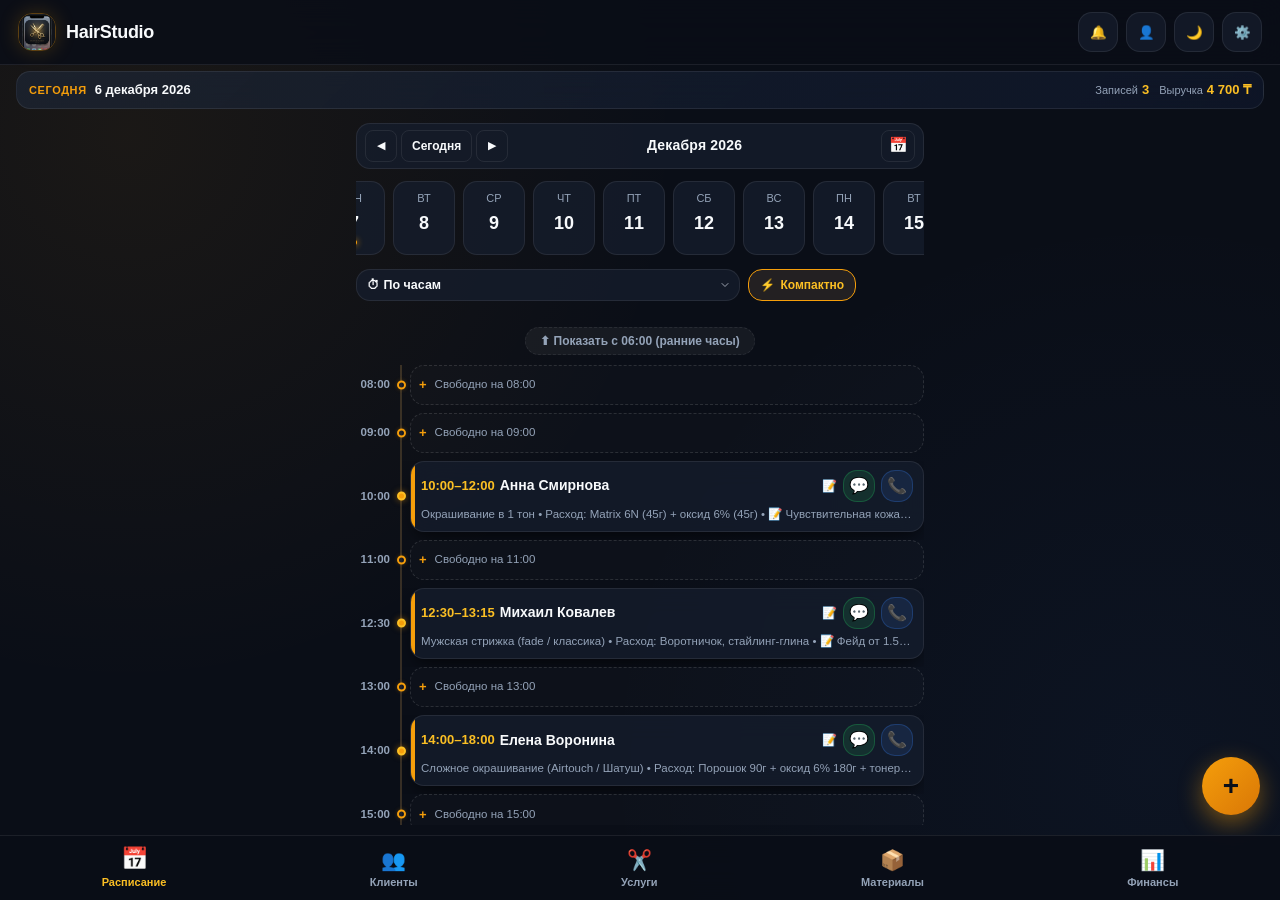
==== commit ded2640a: "feat: add editable City field in settings and registration, remove hardcoded Almaty fallback" ====
--- a/index.html
+++ b/index.html
@@ -696,9 +696,15 @@
               <label class="form-label" for="regPhone">Телефон WhatsApp *</label>
               <input type="tel" id="regPhone" class="form-input" placeholder="+7 (701) 000-00-00" required>
             </div>
-            <div class="form-group">
-              <label class="form-label" for="regCity">Город и адрес</label>
-              <input type="text" id="regCity" class="form-input" placeholder="Алматы, пр. Абая 150">
+            <div style="display: grid; grid-template-columns: 1fr 2fr; gap: 8px;">
+              <div class="form-group">
+                <label class="form-label" for="regCity">Город *</label>
+                <input type="text" id="regCity" class="form-input" placeholder="Алматы" required>
+              </div>
+              <div class="form-group">
+                <label class="form-label" for="regAddress">Адрес студии</label>
+                <input type="text" id="regAddress" class="form-input" placeholder="пр. Абая 150">
+              </div>
             </div>
             <div class="form-group">
               <label class="form-label" for="regSlug">Адрес вашей ссылки онлайн-записи *</label>
@@ -911,14 +917,31 @@
             <input type="text" id="settingMasterSlug" class="form-input" placeholder="demo" style="font-size: 13px; padding: 8px 10px;">
           </div>
 
+          <div style="display: grid; grid-template-columns: 1fr 2fr; gap: 8px; margin-bottom: 8px;">
+            <div>
+              <label style="font-size: 11px; color: var(--text-muted); display: block; margin-bottom: 4px;">Город студии:</label>
+              <input type="text" id="settingMasterCity" class="form-input" placeholder="Алматы, Астана..." style="font-size: 13px; padding: 8px 10px;">
+            </div>
+            <div>
+              <label style="font-size: 11px; color: var(--text-muted); display: block; margin-bottom: 4px;">Адрес / Улица / Дом:</label>
+              <input type="text" id="settingMasterAddress" class="form-input" placeholder="пр. Абая 150 (уг. ул. Розыбакиева)" style="font-size: 13px; padding: 8px 10px;">
+            </div>
+          </div>
+
           <div class="form-group" style="margin-bottom: 8px;">
-            <label style="font-size: 11px; color: var(--text-muted);">Адрес студии / Город:</label>
-            <input type="text" id="settingMasterAddress" class="form-input" placeholder="Алматы, пр. Абая 150" style="font-size: 13px; padding: 8px 10px;">
+            <label style="font-size: 11px; color: var(--text-muted);">Прямая ссылка на 2ГИС (необязательно):</label>
+            <input type="url" id="settingMaster2Gis" class="form-input" placeholder="https://2gis.kz/almaty/firm/..." style="font-size: 13px; padding: 8px 10px;">
+            <span style="font-size: 11px; color: var(--text-subtle); display: block; margin-top: 3px;">
+              Клиенты смогут нажать «2ГИС» на странице записи и сразу открыть маршрут к вам. Если оставить пустым, 2ГИС откроется автоматически по вашему адресу выше.
+            </span>
           </div>
 
           <div class="form-group" style="margin-bottom: 8px;">
-            <label style="font-size: 11px; color: var(--text-muted);">Instagram аккаунт (@ник):</label>
+            <label style="font-size: 11px; color: var(--text-muted);">Instagram аккаунт (@ник) (необязательно):</label>
             <input type="text" id="settingMasterInstagram" class="form-input" placeholder="hairstudio_kz" style="font-size: 13px; padding: 8px 10px;">
+            <span style="font-size: 11px; color: var(--text-subtle); display: block; margin-top: 3px;">
+              Отображается кнопкой 📷 Instagram на странице онлайн-записи, чтобы клиенты могли посмотреть ваше портфолио работ. Если пусто — кнопка скрыта.
+            </span>
           </div>
 
           <button type="button" id="btnSaveOnlineSettings" class="btn-primary" style="width: 100%; margin-top: 8px; padding: 10px; font-size: 13px;">
@@ -989,8 +1012,8 @@
   </div>
 
   <!-- Scripts -->
-  <script src="js/supabase-sync.js?v=6"></script>
+  <script src="js/supabase-sync.js?v=7"></script>
   <script src="js/db.js?v=31"></script>
-  <script src="js/app.js?v=44"></script>
+  <script src="js/app.js?v=46"></script>
 </body>
 </html>
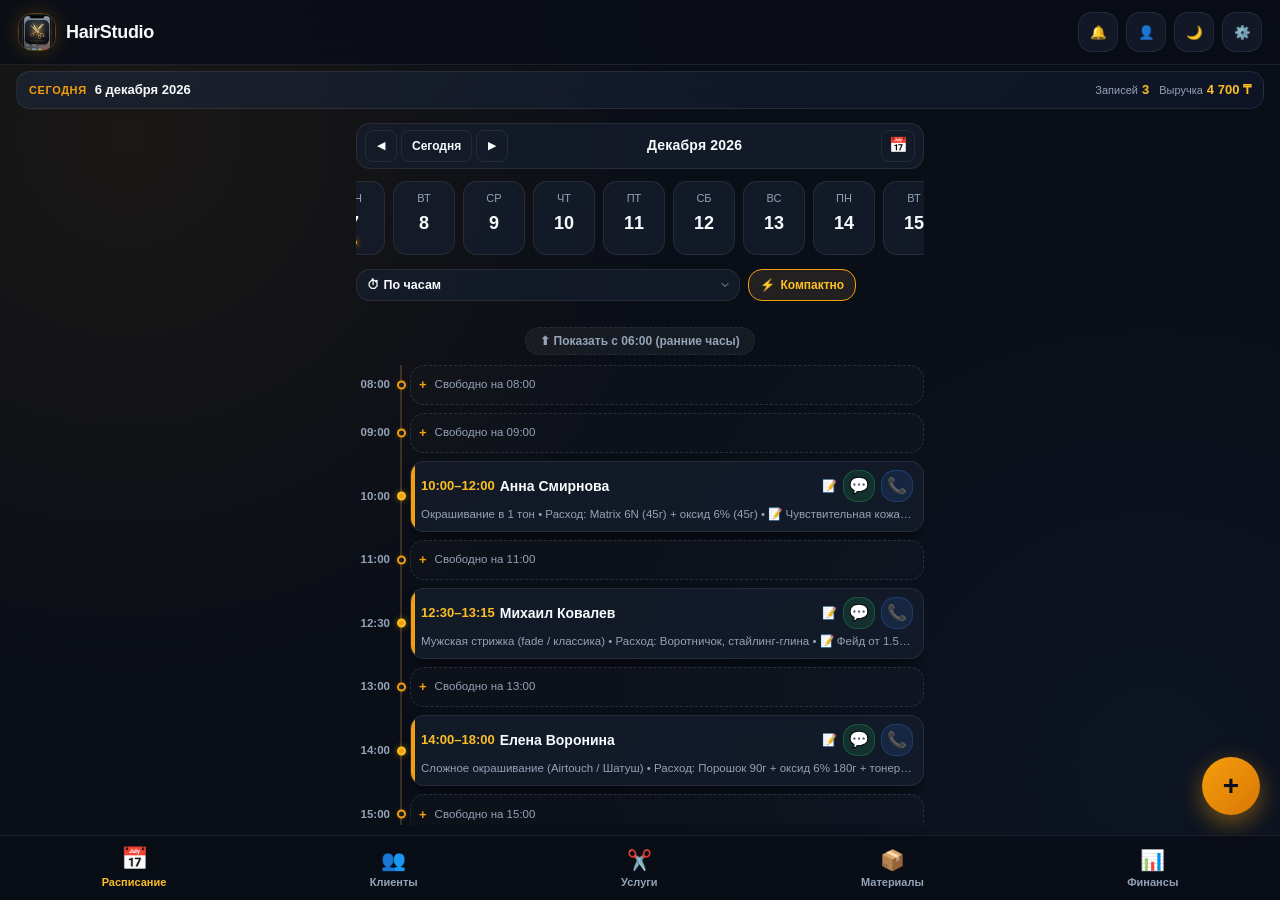
==== commit b99a163c: "perf: comprehensive frontend optimization (rendering, delegation, debouncing, O(1) lookups)" ====
--- a/index.html
+++ b/index.html
@@ -21,7 +21,7 @@
   <link href="https://fonts.googleapis.com/css2?family=Outfit:wght@400;500;600;700;800&display=swap" rel="stylesheet">
 
   <!-- Stylesheet -->
-  <link rel="stylesheet" href="css/style.css?v=39">
+  <link rel="stylesheet" href="css/style.css?v=40">
 
   <!-- Immediate Modal Controller (Guarantees instant modal response on phones before heavy JS loads) -->
   <script>
@@ -1012,8 +1012,8 @@
   </div>
 
   <!-- Scripts -->
-  <script src="js/supabase-sync.js?v=7"></script>
+  <script src="js/supabase-sync.js?v=8"></script>
   <script src="js/db.js?v=31"></script>
-  <script src="js/app.js?v=46"></script>
+  <script src="js/app.js?v=48"></script>
 </body>
 </html>
--- a/css/style.css
+++ b/css/style.css
@@ -656,6 +656,7 @@
 }
 
 .appointment-card {
+  contain: content;
   background: var(--bg-card);
   border: 1px solid var(--border-color);
   border-radius: var(--radius-lg);
@@ -1066,6 +1067,7 @@
 }
 
 .data-item-card {
+  contain: content;
   background: var(--bg-card);
   border: 1px solid var(--border-color);
   border-radius: var(--radius-md);
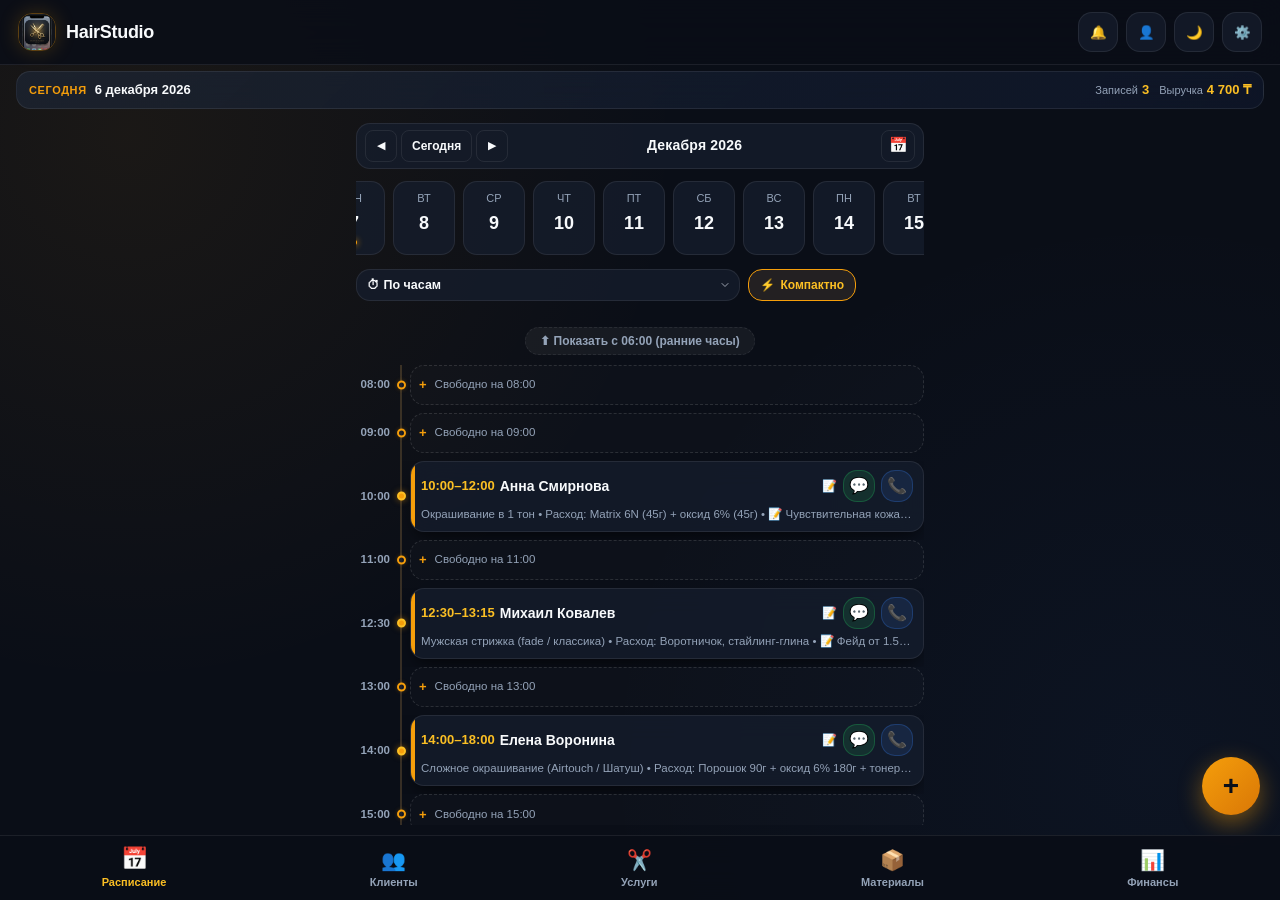
==== commit bc0516d9: "feat: enhance security and modularize styles into external css - Extract inline styles from admin.ht" ====
--- a/index.html
+++ b/index.html
@@ -21,7 +21,7 @@
   <link href="https://fonts.googleapis.com/css2?family=Outfit:wght@400;500;600;700;800&display=swap" rel="stylesheet">
 
   <!-- Stylesheet -->
-  <link rel="stylesheet" href="css/style.css?v=40">
+  <link rel="stylesheet" href="css/style.css?v=30">
 
   <!-- Immediate Modal Controller (Guarantees instant modal response on phones before heavy JS loads) -->
   <script>
@@ -1012,8 +1012,8 @@
   </div>
 
   <!-- Scripts -->
-  <script src="js/supabase-sync.js?v=8"></script>
-  <script src="js/db.js?v=31"></script>
-  <script src="js/app.js?v=48"></script>
+  <script src="js/supabase-sync.js?v=30"></script>
+  <script src="js/db.js?v=30"></script>
+  <script src="js/app.js?v=30"></script>
 </body>
 </html>
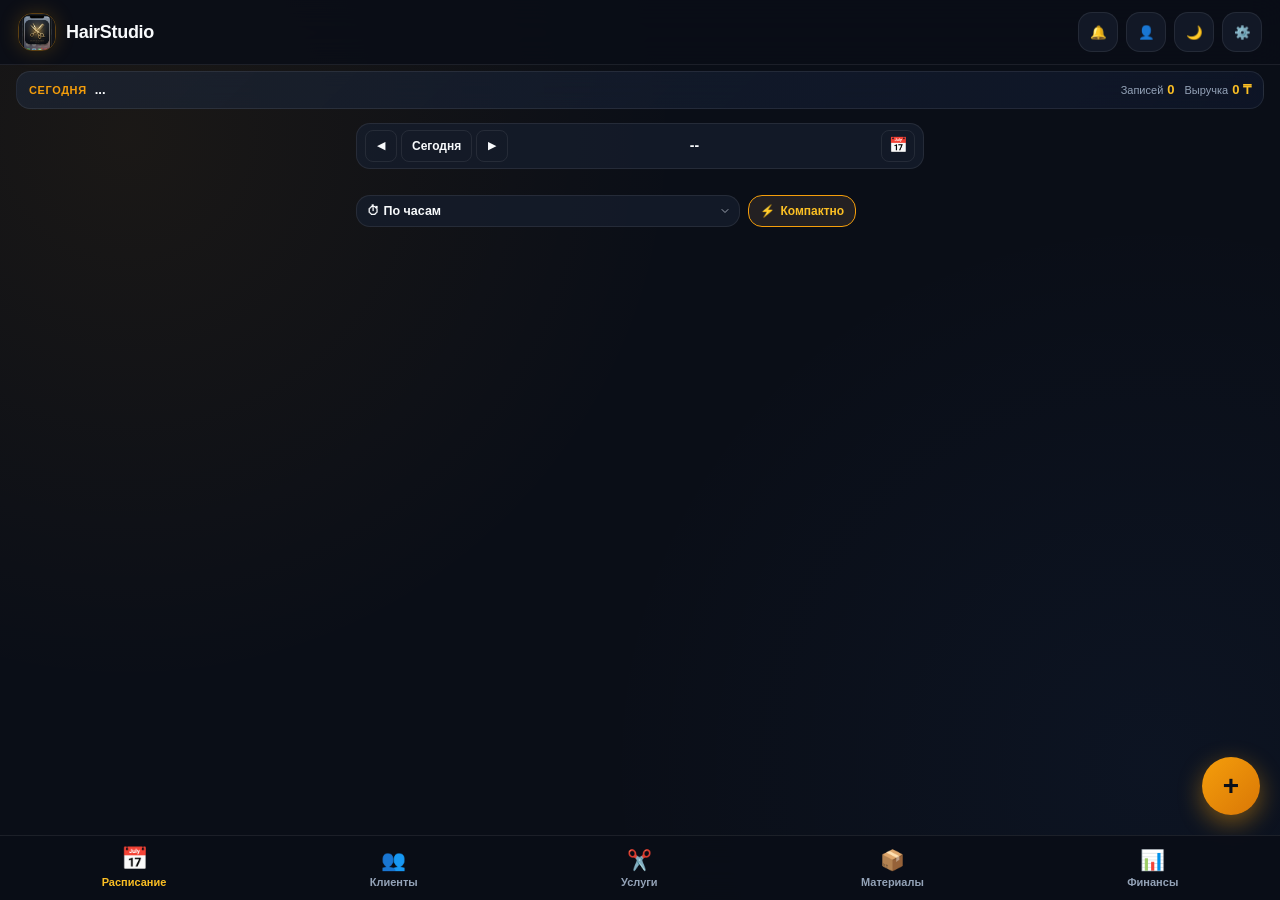
==== commit 757bc947: "feat: complete security RLS, server auth, anti-collision sync, modular ES refactoring and README" ====
--- a/index.html
+++ b/index.html
@@ -1014,6 +1014,6 @@
   <!-- Scripts -->
   <script src="js/supabase-sync.js?v=30"></script>
   <script src="js/db.js?v=30"></script>
-  <script src="js/app.js?v=30"></script>
+  <script type="module" src="js/app.js?v=30"></script>
 </body>
 </html>
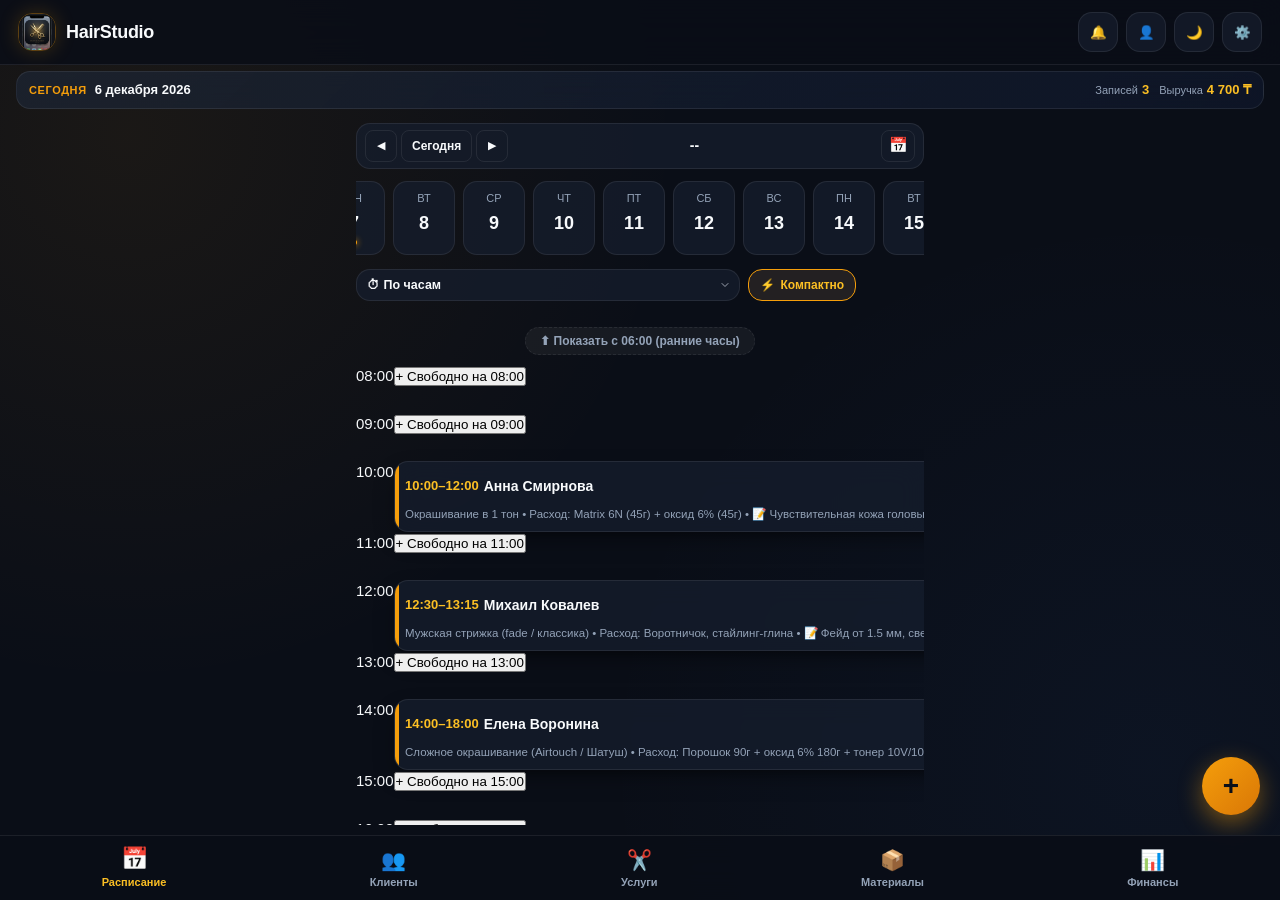
==== commit 2b639d40: "Fix auth error display, prevent modal closing on failed login, add password reset and quick test mas" ====
--- a/index.html
+++ b/index.html
@@ -21,7 +21,7 @@
   <link href="https://fonts.googleapis.com/css2?family=Outfit:wght@400;500;600;700;800&display=swap" rel="stylesheet">
 
   <!-- Stylesheet -->
-  <link rel="stylesheet" href="css/style.css?v=30">
+  <link rel="stylesheet" href="css/style.css?v=33">
 
   <!-- Immediate Modal Controller (Guarantees instant modal response on phones before heavy JS loads) -->
   <script>
@@ -31,7 +31,7 @@
         document.querySelectorAll('.modal-backdrop.active').forEach(function(el) {
           if (el.id !== id) {
             el.classList.remove('active');
-            el.style.display = '';
+            el.style.display = 'none';
             el.style.opacity = '';
           }
         });
@@ -47,6 +47,10 @@
         if (id === 'modalSettings') {
           if (typeof loadOnlineBookingSettings === 'function') try { loadOnlineBookingSettings(); } catch(e){}
           if (typeof updateAutoBackupUI === 'function') try { updateAutoBackupUI(); } catch(e){}
+        } else if (id === 'modalAuth') {
+          if (window.state && window.state.currentMaster && typeof renderSubscriptionStatus === 'function') {
+            try { renderSubscriptionStatus(window.state.currentMaster); } catch(e){}
+          }
         }
       }
     };
@@ -54,7 +58,7 @@
       var m = document.getElementById(id);
       if (m) {
         m.classList.remove('active');
-        m.style.display = '';
+        m.style.display = 'none';
         m.style.opacity = '';
         m.style.pointerEvents = '';
         var s = m.querySelector('.modal-sheet');
@@ -64,6 +68,18 @@
         }
       }
     };
+    // Immediate early click listener: guarantees [data-close] and backdrop clicks ALWAYS close modals
+    document.addEventListener('click', function(e) {
+      var closeBtn = e.target.closest ? e.target.closest('[data-close]') : null;
+      if (closeBtn) {
+        var modalId = closeBtn.getAttribute('data-close');
+        if (window.closeModal) window.closeModal(modalId);
+        return;
+      }
+      if (e.target.classList && e.target.classList.contains('modal-backdrop')) {
+        if (window.closeModal) window.closeModal(e.target.id);
+      }
+    });
   </script>
 </head>
 <body>
@@ -328,7 +344,7 @@
       <div class="modal-handle"></div>
       <div class="modal-header">
         <h3 id="modalAppointmentTitle" class="modal-title">Новая запись</h3>
-        <button class="modal-close" data-close="modalAppointment">✕</button>
+        <button class="modal-close" data-close="modalAppointment" onclick="window.closeModal('modalAppointment')">✕</button>
       </div>
       <form id="formAppointment" class="modal-body">
         <input type="hidden" id="appId">
@@ -457,7 +473,7 @@
       <div class="modal-handle"></div>
       <div class="modal-header">
         <h3 id="modalServiceTitle" class="modal-title">Новая услуга</h3>
-        <button class="modal-close" data-close="modalService">✕</button>
+        <button class="modal-close" data-close="modalService" onclick="window.closeModal('modalService')">✕</button>
       </div>
       <form id="formService" class="modal-body">
         <input type="hidden" id="serviceId">
@@ -503,7 +519,7 @@
       <div class="modal-handle"></div>
       <div class="modal-header">
         <h3 id="modalExpenseTitle" class="modal-title">Новая закупка материалов</h3>
-        <button class="modal-close" data-close="modalExpense">✕</button>
+        <button class="modal-close" data-close="modalExpense" onclick="window.closeModal('modalExpense')">✕</button>
       </div>
       <form id="formExpense" class="modal-body">
         <input type="hidden" id="expenseId">
@@ -559,7 +575,7 @@
       <div class="modal-handle"></div>
       <div class="modal-header">
         <h3 id="clientDetailsName" class="modal-title">Карточка клиента</h3>
-        <button class="modal-close" data-close="modalClientDetails">✕</button>
+        <button class="modal-close" data-close="modalClientDetails" onclick="window.closeModal('modalClientDetails')">✕</button>
       </div>
       <div class="modal-body">
         <div style="display: flex; justify-content: space-between; align-items: center; background: var(--bg-input); padding: 12px; border-radius: var(--radius-md);">
@@ -596,7 +612,7 @@
       <div class="modal-handle"></div>
       <div class="modal-header">
         <h3 class="modal-title" id="authModalTitle">👤 Кабинет мастера</h3>
-        <button class="modal-close" data-close="modalAuth">✕</button>
+        <button class="modal-close" data-close="modalAuth" onclick="window.closeModal('modalAuth')">✕</button>
       </div>
       <div class="modal-body">
         <!-- Logged-in Master Profile View -->
@@ -657,6 +673,15 @@
 
         <!-- Unauthenticated View (Login / Register) -->
         <div id="authUnauthenticatedBox">
+          <!-- Fast Test Master Activation -->
+          <div id="authFastTestBox" style="background: rgba(245, 158, 11, 0.12); border: 1px dashed var(--accent-gold); border-radius: var(--radius-md); padding: 12px; margin-bottom: 14px; text-align: center;">
+            <div style="font-size: 13px; font-weight: 700; color: var(--accent-gold-light); margin-bottom: 4px;">🧪 Тестирование кабинета мастера</div>
+            <div style="font-size: 11px; color: var(--text-muted); margin-bottom: 10px;">Создать профиль тестового мастера в 1 клик с готовыми услугами, расписанием и клиентами:</div>
+            <button type="button" id="btnQuickTestMaster" class="btn-primary" style="width: 100%; padding: 10px; font-weight: 700; font-size: 13px; background: linear-gradient(135deg, #f59e0b, #d97706); border: none; border-radius: var(--radius-sm); cursor: pointer; display: flex; align-items: center; justify-content: center; gap: 6px;">
+              ⚡ Создать / Войти как тестовый мастер
+            </button>
+          </div>
+
           <!-- Auth Tabs Toggle -->
           <div class="client-mode-toggle" id="authModeToggle" style="margin-bottom: 16px;">
             <button type="button" class="chip-btn active" id="btnAuthTabLogin">
@@ -668,22 +693,42 @@
           </div>
 
           <!-- Form 1: Login -->
-          <form id="formAuthLogin" style="display: flex; flex-direction: column; gap: 12px;">
+          <form id="formAuthLogin" onsubmit="event.preventDefault(); window.handleSignIn(event); return false;" style="display: flex; flex-direction: column; gap: 12px;">
+            <!-- In-Form Alert for Login Errors -->
+            <div id="loginErrorAlert" class="auth-error-alert" style="display: none;">
+              <span style="font-size: 16px; line-height: 1;">⚠️</span>
+              <span id="loginErrorAlertText" style="flex: 1;">Неверный email или пароль</span>
+            </div>
+
             <div class="form-group">
               <label class="form-label" for="loginEmail">Email мастера *</label>
               <input type="email" id="loginEmail" class="form-input" placeholder="master@example.com" required autocomplete="email">
             </div>
             <div class="form-group">
-              <label class="form-label" for="loginPassword">Пароль *</label>
+              <div style="display: flex; justify-content: space-between; align-items: center; margin-bottom: 4px;">
+                <label class="form-label" for="loginPassword" style="margin-bottom: 0;">Пароль *</label>
+                <button type="button" id="btnForgotPass" style="background: none; border: none; color: var(--accent-gold-light); font-size: 12px; cursor: pointer; text-decoration: underline; padding: 0;">
+                  Забыли пароль?
+                </button>
+              </div>
               <input type="password" id="loginPassword" class="form-input" placeholder="••••••••" required autocomplete="current-password">
             </div>
-            <button type="submit" id="btnSubmitLogin" class="btn-primary" style="margin-top: 6px;">
+            <button type="submit" id="btnSubmitLogin" class="btn-primary" style="margin-top: 4px;">
               Войти в аккаунт
             </button>
           </form>
 
           <!-- Form 2: Register -->
-          <form id="formAuthRegister" style="display: none; flex-direction: column; gap: 12px;">
+          <form id="formAuthRegister" onsubmit="event.preventDefault(); window.handleSignUp(event); return false;" style="display: none; flex-direction: column; gap: 12px;">
+            <!-- In-Form Alert for Register Errors -->
+            <div id="registerErrorAlert" class="auth-error-alert" style="display: none;">
+              <span style="font-size: 16px; line-height: 1;">⚠️</span>
+              <span id="registerErrorAlertText" style="flex: 1;">Ошибка регистрации</span>
+            </div>
+
+            <button type="button" id="btnFillTestMasterForm" class="btn-secondary" style="width: 100%; padding: 8px; font-size: 12px; margin-bottom: 4px;">
+              ⚡ Заполнить тестовыми данными
+            </button>
             <div class="form-group">
               <label class="form-label" for="regName">Имя мастера *</label>
               <input type="text" id="regName" class="form-input" placeholder="Например: Руслан" required>
@@ -724,6 +769,59 @@
             </div>
             <button type="submit" id="btnSubmitRegister" class="btn-primary" style="margin-top: 6px;">
               Зарегистрироваться и создать кабинет
+            </button>
+          </form>
+
+          <!-- Form 3: Password Reset (Забыли пароль) -->
+          <form id="formAuthReset" onsubmit="event.preventDefault(); window.handleResetPassword(event); return false;" style="display: none; flex-direction: column; gap: 12px;">
+            <div style="background: rgba(212, 175, 55, 0.08); border: 1px solid rgba(212, 175, 55, 0.25); border-radius: var(--radius-sm); padding: 10px 12px; font-size: 12px; color: var(--text-muted); line-height: 1.45;">
+              🔑 Введите email мастера, указанный при регистрации. Мы отправим ссылку для быстрого сброса и создания нового пароля.
+            </div>
+
+            <!-- In-Form Alert for Reset Errors -->
+            <div id="resetErrorAlert" class="auth-error-alert" style="display: none;">
+              <span style="font-size: 16px; line-height: 1;">⚠️</span>
+              <span id="resetErrorAlertText" style="flex: 1;">Ошибка сброса</span>
+            </div>
+
+            <!-- In-Form Alert for Reset Success -->
+            <div id="resetSuccessAlert" class="auth-success-alert" style="display: none;">
+              <span style="font-size: 18px; line-height: 1;">✉️</span>
+              <span id="resetSuccessAlertText" style="flex: 1;">Ссылка отправлена! Проверьте входящие письма.</span>
+            </div>
+
+            <div class="form-group" id="resetEmailGroup">
+              <label class="form-label" for="resetEmail">Email мастера *</label>
+              <input type="email" id="resetEmail" class="form-input" placeholder="master@example.com" required autocomplete="email">
+            </div>
+
+            <button type="submit" id="btnSubmitReset" class="btn-primary" style="margin-top: 4px;">
+              ✉️ Отправить ссылку для сброса
+            </button>
+
+            <button type="button" id="btnBackToLogin" class="btn-secondary" style="width: 100%; padding: 9px; font-size: 13px;">
+              ← Вернуться ко входу
+            </button>
+          </form>
+
+          <!-- Form 4: Set New Password (после перехода по ссылке из письма) -->
+          <form id="formAuthNewPassword" onsubmit="event.preventDefault(); window.handleUpdatePassword(event); return false;" style="display: none; flex-direction: column; gap: 12px;">
+            <div style="background: rgba(16, 185, 129, 0.1); border: 1px solid rgba(16, 185, 129, 0.3); border-radius: var(--radius-sm); padding: 10px 12px; font-size: 12px; color: #6ee7b7; line-height: 1.45;">
+              🔐 Вы перешли по ссылке восстановления. Задайте новый надёжный пароль для вашего кабинета мастера:
+            </div>
+
+            <div id="newPasswordErrorAlert" class="auth-error-alert" style="display: none;">
+              <span style="font-size: 16px; line-height: 1;">⚠️</span>
+              <span id="newPasswordErrorAlertText" style="flex: 1;">Ошибка обновления пароля</span>
+            </div>
+
+            <div class="form-group">
+              <label class="form-label" for="inputNewPassword">Новый пароль (минимум 6 символов) *</label>
+              <input type="password" id="inputNewPassword" class="form-input" placeholder="••••••••" required minlength="6" autocomplete="new-password">
+            </div>
+
+            <button type="submit" id="btnSubmitNewPassword" class="btn-primary" style="margin-top: 4px;">
+              💾 Сохранить новый пароль и войти
             </button>
           </form>
 
@@ -743,7 +841,7 @@
       <div class="modal-handle"></div>
       <div class="modal-header">
         <h3 class="modal-title">⭐ Подписка HairStudio</h3>
-        <button class="modal-close" data-close="modalSubscription">✕</button>
+        <button class="modal-close" data-close="modalSubscription" onclick="window.closeModal('modalSubscription')">✕</button>
       </div>
       <div class="modal-body">
         <div style="background: rgba(212, 175, 55, 0.08); border: 1px solid rgba(212, 175, 55, 0.25); border-radius: var(--radius-md); padding: 12px; margin-bottom: 16px;">
@@ -824,7 +922,7 @@
       <div class="modal-handle"></div>
       <div class="modal-header">
         <h3 class="modal-title">🔔 Входящие онлайн-заявки</h3>
-        <button class="modal-close" data-close="modalBookings">✕</button>
+        <button class="modal-close" data-close="modalBookings" onclick="window.closeModal('modalBookings')">✕</button>
       </div>
       <div class="modal-body">
         <div id="bookingsListSummary" style="font-size: 13px; color: var(--text-muted); margin-bottom: 12px; display: flex; justify-content: space-between; align-items: center;">
@@ -844,7 +942,7 @@
       <div class="modal-handle"></div>
       <div class="modal-header">
         <h3 class="modal-title">Настройки и Резервные копии</h3>
-        <button class="modal-close" data-close="modalSettings">✕</button>
+        <button class="modal-close" data-close="modalSettings" onclick="window.closeModal('modalSettings')">✕</button>
       </div>
       <div class="modal-body">
         <!-- Account Status Card -->
@@ -1012,8 +1110,8 @@
   </div>
 
   <!-- Scripts -->
-  <script src="js/supabase-sync.js?v=30"></script>
-  <script src="js/db.js?v=30"></script>
-  <script type="module" src="js/app.js?v=30"></script>
+  <script src="js/supabase-sync.js?v=33"></script>
+  <script src="js/db.js?v=33"></script>
+  <script type="module" src="js/app.js?v=33"></script>
 </body>
 </html>
--- a/css/style.css
+++ b/css/style.css
@@ -1330,6 +1330,45 @@
 .form-input:focus, .form-select:focus, .form-textarea:focus {
   border-color: var(--accent-gold);
   box-shadow: 0 0 0 2px var(--accent-gold-glow);
+}
+
+.form-input.input-error, .form-select.input-error {
+  border-color: #ef4444 !important;
+  box-shadow: 0 0 0 2px rgba(239, 68, 68, 0.25) !important;
+  animation: authShake 0.35s ease;
+}
+
+.auth-error-alert {
+  background: rgba(239, 68, 68, 0.12);
+  border: 1px solid rgba(239, 68, 68, 0.35);
+  border-radius: var(--radius-sm);
+  color: #fca5a5;
+  font-size: 13px;
+  line-height: 1.45;
+  display: flex;
+  align-items: flex-start;
+  gap: 8px;
+  padding: 10px 12px;
+  animation: authShake 0.35s ease;
+}
+
+.auth-success-alert {
+  background: rgba(16, 185, 129, 0.15);
+  border: 1px solid rgba(16, 185, 129, 0.4);
+  border-radius: var(--radius-sm);
+  color: #6ee7b7;
+  font-size: 13px;
+  line-height: 1.45;
+  display: flex;
+  align-items: flex-start;
+  gap: 8px;
+  padding: 12px 14px;
+}
+
+@keyframes authShake {
+  0%, 100% { transform: translateX(0); }
+  20%, 60% { transform: translateX(-4px); }
+  40%, 80% { transform: translateX(4px); }
 }
 
 .form-textarea {
